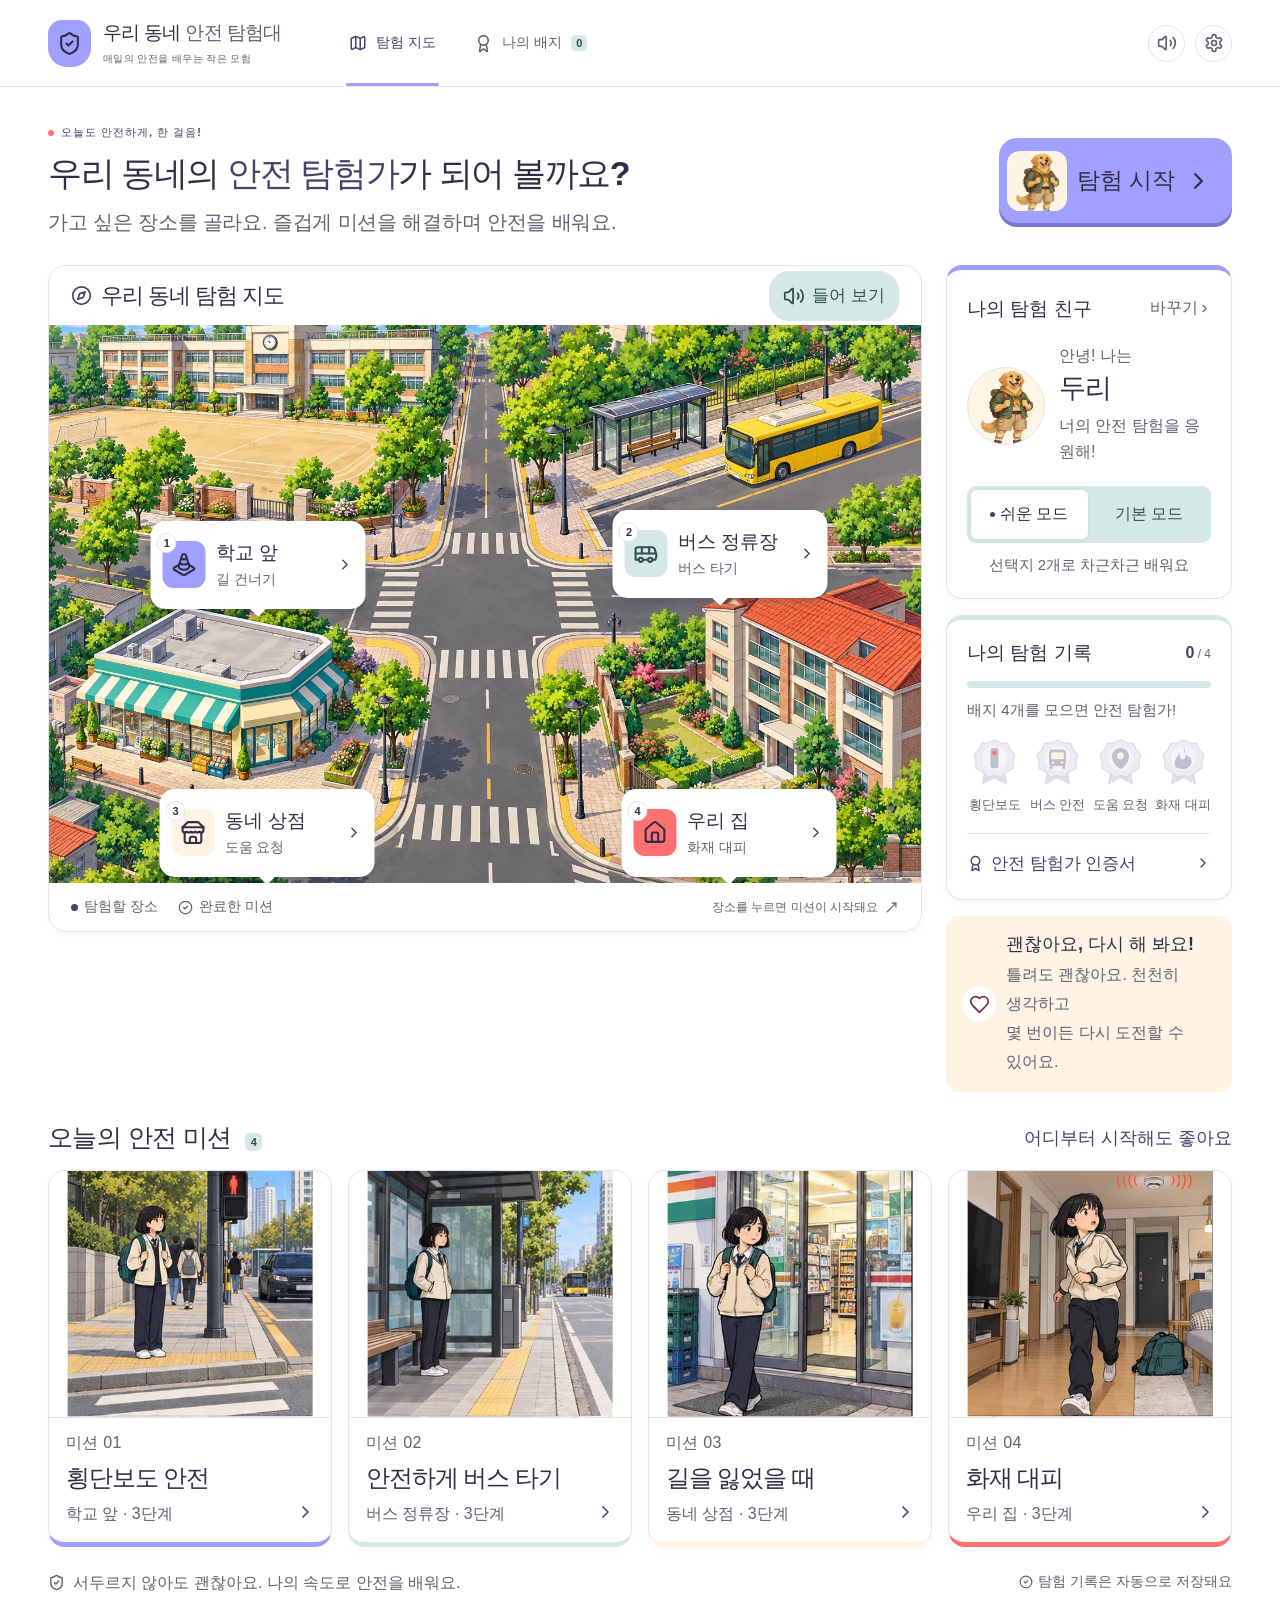
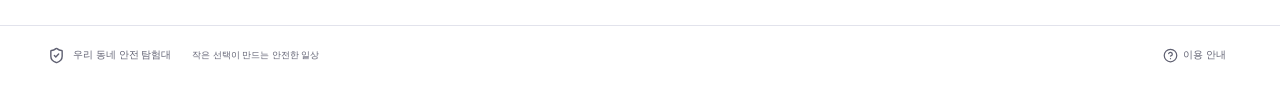
==== index.html @ 27403147 "Deploy safety education web app to GitHub Pages" ====
<!doctype html>
<html lang="ko">
  <head>
    <meta charset="UTF-8" />
    <meta name="viewport" content="width=device-width, initial-scale=1.0" />
    <meta name="theme-color" content="#9fa0ff" />
    <meta
      name="description"
      content="우리 동네에서 배우는 생활 안전! 네 가지 미션을 해결하고 안전 탐험가가 되어 보세요."
    />
    <title>우리 동네 안전 탐험대</title>
    <script type="module" crossorigin src="./assets/index-MzrcH-hf.js"></script>
    <link rel="stylesheet" crossorigin href="./assets/index-Bt9A22ZX.css">
  </head>
  <body>
    <div id="root"></div>
  </body>
</html>
---- assets/index-Bt9A22ZX.css ----
:root{font-family:Pretendard,Noto Sans KR,Apple SD Gothic Neo,Malgun Gothic,sans-serif;color:#293e35;background:#f7f8f2;font-synthesis:none;font-weight:400;--green: #24785e;--muted: #778277;--border: #e1e7dc}*{box-sizing:border-box}body{margin:0}button,input{font:inherit}button{cursor:pointer;color:inherit}button{border:0;background:none}button:disabled{cursor:default;opacity:.6}button,a,input{touch-action:manipulation}button:focus-visible,input:focus-visible{outline:3px solid #d3923f;outline-offset:4px}svg{flex-shrink:0}button{transition:background .16s,transform .16s,box-shadow .16s}button:hover:not(:disabled){filter:brightness(.98)}h1,h2,h3,p{margin:0}h1,h2,h3{letter-spacing:-.045em}header{height:87px;background:#fffefa;border-bottom:1px solid var(--border)}.header-inner{max-width:1376px;margin:auto;padding:0 48px;height:100%;display:flex;align-items:center;gap:65px}.brand{display:flex;gap:12px;align-items:center;text-align:left;padding:0;white-space:nowrap;font-size:19px;letter-spacing:-.7px;font-weight:650}.brand b{color:var(--green)}.brand small{display:block;font-size:10px;letter-spacing:.4px;color:#899084;margin-top:6px;font-weight:400}.brand-icon{display:flex;align-items:center;justify-content:center;background:#28765a;color:#fff7de;width:43px;height:47px;border-radius:14px 14px 19px 19px}.header nav{display:flex;height:100%;gap:32px}.nav{height:100%;display:flex;gap:9px;align-items:center;color:#7e877d;font-size:14px;position:relative;padding:0 3px;font-weight:600}.nav.active{color:var(--green)}.nav.active:after{content:"";position:absolute;bottom:0;height:3px;background:var(--green);left:0;right:0;border-radius:3px}.nav-count{background:#edf2e9;border-radius:5px;padding:2px 5px;font-size:11px}.header-actions{margin-left:auto;display:flex;gap:10px}.icon-btn{width:37px;height:37px;display:grid;place-items:center;color:#69766a;border:1px solid #e5e9e0;border-radius:50%;background:#fffefa}main{max-width:1376px;margin:auto;padding:38px 48px 0}.welcome{display:flex;justify-content:space-between;align-items:center;margin-bottom:29px}.eyebrow{display:flex;align-items:center;gap:7px;color:#58816a;font-size:11px;font-weight:700;letter-spacing:1px}.eyebrow>span{height:6px;width:6px;border-radius:50%;background:#6b9c74}.welcome h1{font-size:29px;margin:11px 0 12px;font-weight:750;letter-spacing:-1.4px}.welcome h1>span{color:#28795d}.welcome p{font-size:13px;color:#858b7f;letter-spacing:-.2px}.welcome-stamp{display:flex;gap:10px;align-items:center;transform:rotate(7deg);margin-right:22px;color:#76947a;border:1px solid #cddbc7;border-radius:18px;padding:12px 17px;background:#eef3e6}.welcome-stamp svg{width:33px;height:33px}.welcome-stamp span{font-size:11px;line-height:1.5}.dashboard{display:grid;grid-template-columns:minmax(0,1fr) 286px;gap:24px}.map-card{border:1px solid #dce5d5;border-radius:18px;overflow:hidden;background:#fffef9;box-shadow:0 4px 8px #3b563205}.map-top{height:59px;padding:0 22px;display:flex;align-items:center;justify-content:space-between}.map-top h2{display:flex;align-items:center;gap:9px;font-size:16px;font-weight:700}.map-top h2 svg{color:#678b72}.live-pill{display:flex;align-items:center;gap:6px;font-size:10px;border:1px solid #e1e8d8;border-radius:20px;padding:6px 9px;color:#7a8970}.live-pill>span{width:5px;height:5px;border-radius:50%;background:#7ba474}.town{position:relative;overflow:hidden;aspect-ratio:1000 / 640;background:#dcebc3}.town-art{width:100%;height:100%;display:block}.map-pin{display:flex;position:absolute;align-items:center;gap:9px;background:#fffef6;border:1px solid #fff;border-radius:11px;box-shadow:0 5px #78926320,0 4px 12px #4b684222;padding:10px 11px;min-width:165px;text-align:left;transform:translate(-50%,-50%);z-index:1}.map-pin:after{content:"";position:absolute;bottom:-7px;left:calc(50% - 7px);height:13px;width:13px;background:#fffef6;transform:rotate(45deg);border-radius:2px}.map-pin:hover{box-shadow:0 7px 15px #3f5a4c33;z-index:3}.map-pin b{font-size:13px;font-weight:750;display:block}.map-pin small{display:block;margin-top:4px;font-size:10px;color:#83907d}.map-pin>svg:last-child{margin-left:auto;color:#a2ad99}.pin-num{display:grid;place-items:center;width:26px;height:26px;border-radius:9px;align-self:flex-start;font-size:12px;font-weight:750}.green .mission-icon,.pin-num.green,.number.green{background:#e0ede0;color:#558567}.blue .mission-icon,.pin-num.blue,.number.blue{background:#e5edf1;color:#628b9e}.orange .mission-icon,.pin-num.orange,.number.orange{background:#f8ecd6;color:#b89655}.coral .mission-icon,.pin-num.coral,.number.coral{background:#f8e7dc;color:#bc826a}.pin-0{left:24%;top:41%}.pin-1{left:77%;top:35%}.pin-2{left:25%;top:89%}.pin-3{left:78%;top:89%}.map-pin.done{border-color:#7aa88a}.pin-badge{width:28px;height:30px}.map-character{position:absolute;left:55%;top:58%;width:65px;transform:translate(-50%,-50%)}.map-character>svg{width:65px;filter:drop-shadow(0 3px 2px #273e3520);animation:friend-bob 3s ease-in-out infinite}.map-character>span{position:absolute;top:-18px;left:50%;transform:translate(-50%);white-space:nowrap;background:#fffdf2;border-radius:9px;padding:6px 9px;font-size:10px;color:#63836a;box-shadow:0 2px 8px #00000008}.map-label{position:absolute;left:17px;bottom:14px;display:flex;gap:5px;font-size:9px;color:#67895d;align-items:center}.map-bottom{display:flex;gap:20px;align-items:center;height:45px;padding:0 22px;color:#8a9383;font-size:10px}.map-bottom>span{display:flex;gap:6px;align-items:center}.legend-dot{width:7px;height:7px;border-radius:50%;background:#8eaa7a}.map-hint{margin-left:auto}aside{display:flex;flex-direction:column;gap:16px}.profile-card,.progress-card{background:#fffef9;border:1px solid var(--border);border-radius:16px;padding:20px}.section-label{font-size:13px;font-weight:700;display:flex;justify-content:space-between;align-items:center}.section-label>button{display:flex;align-items:center;color:#8b9483;font-size:10px;padding:0}.profile-main{display:flex;gap:14px;align-items:center;margin:19px 0 20px}.avatar-circle{width:70px;height:70px;background:#edf1df;border-radius:50%;overflow:hidden;border:1px solid #e4e9d6;flex-shrink:0}.avatar-circle svg{width:64px;height:80px;margin:1px 3px}.profile-main small{font-size:10px;color:#8b9684}.profile-main h3{font-size:21px;margin:3px 0 7px}.profile-main span{font-size:10px;color:#939a8a}.mode-switch{display:flex;background:#f1f3eb;border-radius:9px;padding:4px;gap:3px}.mode-switch button{flex:1;display:flex;gap:5px;justify-content:center;align-items:center;border-radius:6px;padding:9px 1px;color:#8b9282;font-size:11px}.mode-switch .selected{background:#fffef9;box-shadow:0 1px 4px #22382212;color:#507e61;font-weight:700}.mode-dot{width:5px;height:5px;background:#6c976f;border-radius:50%}.mode-description{text-align:center;font-size:9px;color:#949b8c;margin-top:10px}.progress-card .section-label>span{font-size:12px;color:#9aa08d;font-weight:400}.progress-card .section-label b{color:var(--green);font-size:16px}.progress-track{height:7px;background:#edf0e7;border-radius:5px;overflow:hidden;margin-top:15px}.progress-track>div{height:100%;background:#679676;transition:width .3s}.progress-card>p{font-size:10px;color:#8e9786;margin-top:10px}.badge-row{display:flex;gap:7px;justify-content:space-between;margin-top:16px}.badge-row>div{text-align:center;flex:1}.badge-row svg{width:45px;height:49px}.badge-row span{display:block;font-size:9px;color:#949c8a;margin-top:5px;white-space:nowrap}.certificate-link{display:flex;align-items:center;gap:7px;border-top:1px solid #edf0e6;width:100%;margin-top:19px;padding:13px 0 0;font-size:11px;color:#8c9781}.certificate-link svg:last-child{margin-left:auto}.tip-card{display:flex;gap:10px;background:#edf1e4;border:1px solid #e3e9d8;border-radius:12px;padding:15px}.tip-icon{display:grid;place-items:center;width:34px;height:34px;background:#fff9df;border-radius:50%;color:#b39b59;flex-shrink:0}.tip-card b{font-size:11px;color:#6b785c}.tip-card p{font-size:10px;color:#939b84;line-height:1.8;margin-top:5px}.mission-section{margin-top:29px}.section-heading{display:flex;justify-content:space-between;align-items:center;margin-bottom:16px}.section-heading h2{font-size:17px;letter-spacing:-.6px}.section-heading h2>span{font-size:11px;background:#e9eddf;color:#739063;border-radius:5px;padding:3px 6px;margin-left:7px}.section-heading p{font-size:11px;color:#969c8d}.mission-grid{display:grid;grid-template-columns:repeat(4,1fr);gap:14px}.mission-card{border:1px solid #e0e5d9;background:#fffef9;border-radius:13px;display:flex;align-items:center;text-align:left;gap:12px;padding:20px 16px;min-width:0}.mission-card:hover{transform:translateY(-3px);box-shadow:0 5px 12px #455f3c0d}.mission-icon{width:46px;height:48px;display:grid;place-items:center;border-radius:12px;flex-shrink:0}.mission-card small{font-size:9px;color:#98a08e;letter-spacing:.3px}.mission-card h3{font-size:14px;margin:6px 0 8px;white-space:nowrap}.mission-card p{font-size:10px;color:#8f9786}.mission-card p span{color:#a4aa9a}.mission-card>svg{margin-left:auto;color:#a4ae99;width:16px}.learning-note{display:flex;align-items:center;gap:8px;color:#8a9681;font-size:10px;margin:22px 0 29px}.autosave{margin-left:auto;display:flex;gap:5px;align-items:center;color:#9aa18e}footer{border-top:1px solid #e4e8db;padding:21px 48px;max-width:1376px;margin:0 auto;display:flex;align-items:center;justify-content:space-between;color:#9da591;font-size:10px}footer>div{display:flex;gap:8px;align-items:center}footer b{font-size:10px;font-weight:600;color:#7c8b71}footer span{margin-left:13px;font-size:9px}footer button{display:flex;align-items:center;gap:5px;font-size:10px;color:#929c85}.primary,.secondary{min-height:49px;padding:12px 20px;border-radius:10px;display:inline-flex;align-items:center;justify-content:center;gap:9px;font-size:14px;font-weight:650}.primary{background:#28785d;color:#fffef2}.secondary{border:1px solid #dce4d5;background:#fffef8;color:#53745b}.full{width:100%;margin-top:16px}.text-button{display:flex;gap:7px;align-items:center;font-size:13px;color:#70816f;padding:8px 0}.mission-page{max-width:960px;margin:0 auto 36px}.mission-toolbar{display:flex;align-items:center;justify-content:space-between;margin:0 0 25px;color:#8c9785;font-size:12px}.mission-title{display:flex;gap:12px;align-items:center}.mission-title h1{font-size:27px}.number{width:38px;height:38px;display:grid;place-items:center;border-radius:11px;font-weight:700}.step-count{margin-left:auto;color:#7b8e76;font-size:13px}.step-dots{display:flex;gap:8px;margin:17px 0 20px}.step-dots span{height:5px;flex:1;background:#e1e8db;border-radius:3px}.step-dots .on{background:#6a9c7d}.scene{position:relative;background:#deebdd;border-radius:17px;overflow:hidden;border:1px solid #d6e3cf}.scene>svg{display:block;width:100%;height:auto}.scene-avatar{position:absolute;bottom:7%;left:32%;width:10%;transition:transform 1.7s ease-in-out,left 1.7s ease-in-out}.scene-avatar svg{width:100%;display:block}.scene-caption{position:absolute;left:15px;top:14px;padding:7px 11px;font-size:10px;color:#63806a;background:#fffdf2;border-radius:20px;display:flex;gap:7px;align-items:center}.scene-caption>span{width:5px;height:5px;background:#7c9e73;border-radius:50%}.avatar-m0{left:33%;bottom:24%}.avatar-m0.step-2.action{transform:translate(230%,55%)}.avatar-m0.step-1.action{animation:look 1.5s ease}.avatar-m1{left:39%;bottom:12%}.avatar-m1.step-1.action{left:69%;transform:scale(.75);opacity:.6}.avatar-m1.step-2{left:69%;transform:scale(.75)}.avatar-m2{left:35%}.avatar-m2.action{left:46%}.avatar-m3{left:30%}.avatar-m3.step-1.action{left:79%;bottom:12%}.avatar-m3.step-2{left:63%}.scene.animating .scene-avatar:not(.avatar-m0.step-2){animation:friend-bob .4s ease-in-out 4}.question{text-align:center;margin:25px 0 20px}.question>span{font-size:11px;color:#84977a}.question h2{font-size:22px;margin-top:9px;line-height:1.5}.choices{display:flex;gap:13px}.choice{display:flex;align-items:center;gap:10px;background:#fffefa;border:2px solid #dde6d7;border-radius:12px;padding:16px;min-height:91px;flex:1;text-align:left;font-size:15px;font-weight:600;line-height:1.55}.choice>span{background:#eff3e8;width:43px;height:43px;display:grid;place-items:center;border-radius:11px;flex-shrink:0;color:#699078}.choice>svg{margin-left:auto;flex-shrink:0;color:#8ba17e}.choice.correct{border-color:#609a74;background:#edf5e9;opacity:1}.feedback{margin-top:20px;border-radius:12px;padding:18px;display:flex;justify-content:space-between;align-items:center;gap:15px}.feedback>div{display:flex;align-items:center;gap:12px}.feedback svg{flex-shrink:0}.feedback b{font-size:15px}.feedback p{font-size:13px;line-height:1.7;margin-top:4px}.feedback.good{background:#e7f0e1;color:#48704c}.feedback.retry{background:#fff1d9;color:#8a6c3c}.feedback .primary{flex-shrink:0;font-size:12px}.blocked-link{display:flex;gap:5px;align-items:center;margin:20px auto 0;font-size:12px;color:#9b7562;text-decoration:underline;text-underline-offset:4px}.completion{text-align:center;margin:25px auto 55px;max-width:750px;background:#fffdf6;padding:35px;border:1px solid #e3e7d6;border-radius:22px}.completion .eyebrow{justify-content:center;margin:15px 0}.completion h1{font-size:29px}.completion p{font-size:15px;color:#84927b;line-height:1.7;margin:16px 0}.confetti{font-size:30px;color:#cda65c;letter-spacing:30px}.confetti span{color:#7b9e7f}.earned-badge{width:130px;height:140px;animation:appear .5s ease-out}.completion-avatar{width:100px;margin:16px auto}.button-row{display:flex;gap:12px;justify-content:center;margin-top:20px}.modal-backdrop{position:fixed;top:0;right:0;bottom:0;left:0;background:#243b3280;-webkit-backdrop-filter:blur(5px);backdrop-filter:blur(5px);display:flex;justify-content:center;align-items:center;padding:24px;z-index:20}.modal{position:relative;width:620px;max-height:90dvh;overflow:auto;border-radius:22px;background:#fffef7;border:1px solid #f0f1df;padding:38px;box-shadow:0 18px 80px #17352a33}.modal-close{position:absolute;right:15px;top:15px}.modal h2{font-size:25px;margin:14px 0}.modal p{color:#7d8b74;font-size:14px;line-height:1.8;margin:10px 0}.character-grid{display:grid;grid-template-columns:repeat(4,1fr);gap:10px;margin:25px 0 10px}.character-grid button{position:relative;border:2px solid #e6e9dc;background:#f4f5eb;border-radius:13px;padding:12px 6px;display:flex;align-items:center;flex-direction:column}.character-grid button.selected,.settings-mode .selected{border-color:#6c9876;background:#edf3e6}.character-grid svg{width:78px;height:95px}.character-grid b{font-size:14px;margin-top:8px}.character-grid small{font-size:10px;color:#819075;margin-top:5px}.character-grid button>svg:last-child:not(:first-child){width:18px;height:18px;position:absolute;top:7px;right:7px;color:#55815e}.muted{color:#8ca17c;font-size:19px}.badges-grid{display:grid;grid-template-columns:1fr 1fr;gap:13px;margin:25px 0}.badges-grid>div{display:flex;flex-direction:column;align-items:center;background:#f3f5eb;border-radius:12px;padding:15px}.badges-grid svg{width:80px;height:86px}.badges-grid b{font-size:14px;margin:8px 0}.badges-grid small{font-size:11px;color:#87937c}.settings-mode{display:flex;gap:12px;margin:17px 0}.settings-mode button{border:2px solid #e5e9dc;border-radius:12px;padding:20px;flex:1}.settings-mode small{display:block;color:#87957d;font-size:12px;margin-top:8px}.modal h3{font-size:16px;margin-top:25px}.setting-row{display:flex;justify-content:space-between;align-items:center;padding:20px 0;width:100%;font-size:14px;border-bottom:1px solid #e5eadf}.setting-row b{color:var(--green)}.danger-button{display:flex;gap:8px;color:#ad7564;font-size:13px;align-items:center;margin-top:25px;padding:0}.help-list{padding-left:20px;color:#61775b;font-size:15px;line-height:2.6;margin:20px 0}.emergency>svg{color:#b67e61}.emergency p{font-size:17px}.certificate-page{max-width:760px;margin:0 auto 40px}.certificate{position:relative;background:#fffdf1;border:3px solid #568065;outline:1px solid #d1b674;outline-offset:-13px;padding:45px 40px 35px;text-align:center;margin-top:20px}.certificate .eyebrow{justify-content:center}.certificate h1{font-size:36px;margin-top:16px}.certificate-avatar{width:120px;margin:20px auto}.certificate h2{font-size:27px}.certificate p{font-size:15px;line-height:1.9;color:#7c8c72;margin:15px 0 22px}.certificate-badges{display:flex;justify-content:center;gap:25px;margin-bottom:30px}.certificate-badges svg{width:65px;height:70px}.certificate-badges small{display:block;color:#7a8b6e;font-size:10px;margin-top:6px}.certificate-motto{font-size:12px;letter-spacing:2px;color:#749067}.certificate-tools{padding:25px;background:#eef2e6;margin-top:20px;border-radius:13px}.certificate-tools label{display:flex;align-items:center;gap:20px;font-size:13px;justify-content:center}.certificate-tools input{border:1px solid #cdd9c4;border-radius:8px;background:#fffef9;padding:11px 14px;min-width:0;max-width:100%;color:#34573f}.toast{position:fixed;bottom:24px;left:50%;transform:translate(-50%);z-index:40;display:flex;align-items:center;gap:14px;background:#314e3d;color:#fff;padding:15px 20px;border-radius:11px;max-width:95%;font-size:13px}.toast button{color:#fff;display:flex}.arriving-bus{animation:bus-arrive 2s ease-out both}.moving-car{animation:car-pass 5s linear infinite}.alarm{animation:alarm 1.5s ease-in-out infinite}.stopped-car{transform:translate(0)}@keyframes friend-bob{50%{transform:translateY(-4px)}}@keyframes bus-arrive{0%{transform:translate(270px)}to{transform:translate(0)}}@keyframes car-pass{0%{transform:translate(250px)}to{transform:translate(-150px)}}@keyframes alarm{50%{opacity:.55}}@keyframes look{33%{transform:rotate(-8deg)}66%{transform:rotate(8deg)}}@keyframes appear{0%{opacity:0;transform:scale(.7)}to{opacity:1;transform:scale(1)}}@media(min-width:1450px){main{padding-top:45px}.welcome{margin-bottom:33px}.welcome h1{font-size:32px}}@media(max-width:1150px){.header-inner{gap:35px;padding:0 28px}main{padding:30px 28px 0}.dashboard{grid-template-columns:minmax(0,1fr) 250px;gap:18px}.mission-card{padding:16px 12px;gap:8px}.mission-icon{width:37px;height:41px}.mission-card h3{font-size:12px}.mission-card>svg{display:none}.map-pin{min-width:140px;padding:8px;gap:6px}.map-pin b{font-size:11px}.map-pin small{font-size:9px}.pin-num{width:22px;height:22px}.map-hint{display:none}.profile-card,.progress-card{padding:17px}.tip-card{padding:12px}.town{aspect-ratio:auto;height:410px}.town-art{object-fit:cover}.welcome h1{font-size:26px}.map-character{width:50px}.map-character>svg{width:50px}.welcome-stamp{margin-right:0}.badge-row{gap:0}}@media(max-width:900px){.dashboard{display:flex;flex-direction:column}.town{height:auto;aspect-ratio:1000/640}.map-pin{min-width:165px;padding:10px}.map-pin b{font-size:13px}.map-pin small{font-size:10px}aside{display:grid;grid-template-columns:1fr 1fr}.tip-card{grid-column:1/-1;align-items:center}.tip-card br{display:none}.tip-card p{margin-top:2px}.profile-main{margin:13px 0}.progress-card{display:flex;flex-direction:column}.badge-row{margin-top:12px}.certificate-link{margin-top:auto}.map-character>svg{width:65px}.mission-grid{grid-template-columns:1fr 1fr}.mission-card h3{font-size:15px}.mission-card>svg{display:block}.welcome-stamp{display:none}.header-inner{gap:30px}.header nav{gap:20px}.welcome h1{font-size:27px}.choices{flex-direction:column}.choice{min-height:70px;padding:12px 16px}.question h2{font-size:20px}.scene-avatar{width:11%}.feedback{align-items:stretch;flex-direction:column}.feedback .primary{align-self:flex-end}.header-actions{gap:5px}.mission-card{padding:20px}.mission-card small{font-size:10px}.scene-caption{font-size:9px;padding:5px 9px}}@media(max-width:600px){header{height:73px}.header-inner{padding:0 18px;gap:15px}.brand{font-size:15px;gap:9px}.brand-icon{width:33px;height:38px;border-radius:10px 10px 15px 15px}.brand-icon svg{width:21px}.brand small{font-size:8px;margin-top:4px;letter-spacing:0}.header nav{margin-left:auto;gap:15px}.nav{font-size:0;gap:0}.nav svg{width:21px}.nav-count{position:absolute;font-size:8px;right:-6px;top:17px}.header-actions{margin-left:0}.header-actions .icon-btn:first-child{display:none}.header-actions .icon-btn{width:32px;height:32px}.header-inner{gap:20px}main{padding:26px 16px 0}.eyebrow{font-size:10px;letter-spacing:.5px}.welcome{margin-bottom:23px}.welcome h1{font-size:24px;line-height:1.5;max-width:330px;margin:9px 0}.welcome p{font-size:11px;line-height:1.8;max-width:300px}.map-top{height:52px;padding:0 15px}.map-top h2{font-size:14px}.live-pill{font-size:8px;padding:5px 7px}.town{aspect-ratio:1.23}.town-art{width:128%;max-width:none;position:absolute;left:-14%}.map-pin{min-width:125px;gap:6px;padding:9px 8px;border-radius:9px}.map-pin b{font-size:11px}.map-pin small{font-size:8px;margin-top:3px}.pin-num{width:20px;height:21px;border-radius:6px;font-size:10px}.map-pin>svg:last-child{width:12px}.map-pin .pin-badge{width:22px!important;height:25px}.pin-0{left:23%;top:35%}.pin-1{left:77%;top:29%}.pin-2{left:22%;top:86%}.pin-3{left:78%;top:86%}.map-character{left:55%;top:57%}.map-character>svg{width:48px}.map-character>span{font-size:8px;padding:5px 7px;top:-9px}.map-label{font-size:7px;left:9px;bottom:7px;gap:3px}.map-label svg{width:10px}.map-bottom{height:38px;padding:0 15px;font-size:9px;gap:18px}.map-card{border-radius:14px}aside{gap:12px}.profile-card,.progress-card{padding:14px 12px;border-radius:13px}.section-label{font-size:11px}.section-label>button{font-size:9px}.avatar-circle{width:49px;height:49px}.avatar-circle svg{width:44px;height:57px;margin:0 2px}.profile-main{gap:8px;margin:13px 0}.profile-main h3{font-size:18px;margin:2px 0 5px}.profile-main small{font-size:9px}.profile-main span{font-size:8px}.mode-switch button{font-size:9px;padding:9px 0}.mode-switch{padding:3px}.mode-description{font-size:8px}.badge-row svg{width:31px;height:37px}.badge-row span{font-size:8px;letter-spacing:-.4px}.progress-card .section-label b{font-size:13px}.progress-card .section-label>span{font-size:10px}.progress-card>p{font-size:8px;line-height:1.6;margin-top:8px}.progress-track{margin-top:13px;height:5px}.certificate-link{font-size:9px;padding-top:10px}.certificate-link svg{width:13px}.tip-card{padding:12px 15px;gap:10px}.tip-card b{font-size:11px}.tip-card p{font-size:9px;line-height:1.7}.tip-icon{width:30px;height:30px}.section-heading h2{font-size:16px}.section-heading p{font-size:9px}.mission-section{margin-top:24px}.mission-grid{gap:10px}.mission-card{padding:15px 11px;gap:8px;border-radius:11px}.mission-icon{width:33px;height:37px;border-radius:9px}.mission-icon svg{width:21px}.mission-card small{font-size:8px}.mission-card h3{font-size:11px;margin:5px 0 7px;letter-spacing:-.5px}.mission-card p{font-size:8px}.mission-card>svg{display:none}.learning-note{font-size:9px;line-height:1.6;margin:18px 0 22px;flex-wrap:wrap;gap:5px}.autosave{width:100%;justify-content:flex-end;font-size:8px;margin-top:6px}footer{padding:18px 16px;font-size:9px}footer span{display:none}footer b{font-size:9px}footer button{font-size:9px}.mission-toolbar{margin-bottom:18px;gap:8px}.mission-toolbar>span{display:none}.text-button{font-size:11px}.mission-title h1{font-size:24px}.number{width:32px;height:32px}.step-count{font-size:11px}.scene{border-radius:12px;aspect-ratio:1.7}.scene>svg{width:145%;height:100%;position:absolute;left:-22.5%}.scene-avatar{width:16%;bottom:7%}.avatar-m0{left:27%;bottom:24%}.avatar-m0.step-2.action{transform:translate(160%,55%)}.avatar-m3{left:26%}.avatar-m3.step-2{left:66%}.scene-caption{top:9px;left:9px;font-size:8px;padding:4px 7px}.question{margin:23px 0 17px}.question h2{font-size:18px}.question>span{font-size:10px}.choice{font-size:14px;min-height:78px;border-width:1.5px}.choice>span{width:38px;height:38px}.choices{gap:10px}.feedback{padding:15px}.feedback>div{gap:9px;align-items:flex-start}.feedback b{font-size:13px}.feedback p{font-size:12px}.feedback>div>svg{width:20px}.feedback .primary{width:100%;font-size:12px;min-height:44px}.blocked-link{font-size:10px}.modal-backdrop{padding:15px}.modal{padding:32px 22px 24px;border-radius:17px}.modal h2{font-size:22px}.modal p{font-size:13px}.character-grid{grid-template-columns:1fr 1fr;gap:10px;margin:22px 0 10px}.character-grid svg{height:100px;width:85px}.character-grid b{font-size:14px}.character-grid small{font-size:11px}.badges-grid{gap:10px}.badges-grid>div{padding:12px 6px}.badges-grid b{font-size:12px}.badges-grid small{font-size:9px}.setting-row{font-size:12px}.settings-mode button{padding:17px 10px}.primary,.secondary{font-size:12px;padding:12px 15px;min-height:46px}.completion{margin:0 auto 25px;padding:30px 16px}.completion h1{font-size:23px;line-height:1.5}.completion p{font-size:13px}.earned-badge{width:110px;height:119px}.completion .button-row{flex-direction:column}.completion-avatar{width:85px}.certificate{padding:35px 20px 30px}.certificate h1{font-size:27px}.certificate h2{font-size:23px}.certificate-avatar{width:100px;margin:17px auto}.certificate p{font-size:13px}.certificate-badges{gap:12px}.certificate-badges svg{width:49px;height:54px}.certificate-badges small{font-size:8px;white-space:nowrap}.certificate-motto{font-size:9px;letter-spacing:1px}.certificate-tools{padding:18px}.certificate-tools label{display:block;font-size:12px}.certificate-tools input{display:block;width:100%;margin-top:10px}.certificate-tools .button-row{gap:8px}.certificate-tools .primary,.certificate-tools .secondary{font-size:11px;padding:10px}.certificate-tools svg{width:16px}}@media(prefers-reduced-motion:reduce){*,*:before,*:after{animation:none!important;transition:none!important}}@media print{@page{size:A4 portrait;margin:16mm}body{background:#fff}header,footer,.no-print,.toast,.modal-backdrop{display:none!important}main{padding:0;max-width:none}.certificate-page{margin:0;max-width:none}.certificate{break-inside:avoid;margin:0;padding:45px 30px;print-color-adjust:exact;-webkit-print-color-adjust:exact}.certificate-avatar{width:140px}.certificate-badges svg{width:90px;height:100px}}.welcome h1,.question h2,.choice{word-break:keep-all;overflow-wrap:break-word}.welcome p{color:#707d6a}.map-pin small{color:#68795f}.mission-card small,.mission-card p{color:#6f7e65}.mission-card p span{color:#76816d}.mode-description,.profile-main span,.progress-card>p,.badge-row span{color:#748068}.learning-note,.autosave{color:#738166}.bus-door{transition:transform .9s ease-in-out}.mode-switch button{min-height:36px}.section-label>button{min-height:28px}.header nav .nav{min-width:30px}.scene-avatar{pointer-events:none}@media(max-width:600px){.mode-switch button{min-height:38px}.map-pin{min-height:57px}.welcome h1{font-size:23px}.profile-main span{line-height:1.6}.section-label>button{min-height:30px}.certificate-badges{gap:10px}}@media(max-width:360px){.header-inner{padding:0 14px;gap:12px}.brand{font-size:13px;gap:7px}.brand small{font-size:7px}.brand-icon{width:29px;height:34px}.header nav{gap:12px}.nav{min-width:26px!important}.header-actions .icon-btn{width:29px;height:29px}.mission-card{padding:14px 8px;gap:6px}.mission-icon{width:29px}.mission-card h3{font-size:10px}.map-pin{min-width:117px}.pin-0,.pin-2{left:22%}.pin-1,.pin-3{left:78%}}:root{color:#294e43;background:#f5f7ed;--green: #247c65;--border: #d7e0d0}.welcome h1{font-size:30px}.welcome p{font-size:15px;color:#596f5b}.welcome{gap:22px}.welcome-stamp{display:none}.welcome-start{flex-shrink:0;display:flex;align-items:center;gap:10px;padding:8px 20px 8px 8px;background:#287e67;color:#fff9e4;border-radius:18px;box-shadow:0 5px #1a5e4c;font-size:18px;min-height:75px}.welcome-start>span{height:60px;width:60px;border-radius:13px;background:#e3eac8;overflow:hidden}.welcome-start svg{height:72px;width:58px}.welcome-start>svg{width:27px;height:30px}.map-top h2{font-size:18px}.map-listen{display:flex;align-items:center;gap:7px;color:#2f725b;background:#e9f1df;border:1px solid #c8dbb9;border-radius:20px;font-size:13px;padding:9px 13px;min-height:43px}.map-pin{width:194px;border:2px solid #fffefa;min-height:77px;border-radius:15px;padding:10px;gap:10px;box-shadow:0 5px #547b4526,0 5px 13px #3b61452b}.map-pin b{font-size:16px}.map-pin small{font-size:11px;color:#51694e;line-height:1.4}.map-pin .pin-num{width:43px;height:47px;border-radius:11px;align-self:center;position:relative}.map-number{position:absolute;left:-6px;top:-8px;background:#fffdf2;border-radius:50%;width:20px;height:20px;border:1px solid #c5d3bc;font-size:11px;display:grid;place-items:center}.pin-0{top:43%}.pin-1{top:41%}.pin-2,.pin-3{top:91%}.map-character{top:59%;width:77px}.map-character>svg{width:77px}.map-character>span{font-size:12px;top:-17px}.profile-main h3{font-size:24px}.profile-main span,.profile-main small{font-size:12px}.profile-card .avatar-circle{width:78px;height:78px;background:#e1edd0}.avatar-circle svg{width:70px;height:85px}.section-label{font-size:15px}.section-label>button{font-size:12px;min-height:37px}.mode-switch button{font-size:12px;min-height:42px}.mode-description,.progress-card>p{font-size:11px}.badge-row span{font-size:10px}.tip-card b{font-size:13px}.tip-card p{font-size:12px;color:#687859}.tip-card{align-items:center}.mission-grid{gap:16px}.mission-card{display:flex;flex-direction:column;padding:0;align-items:stretch;gap:0;overflow:hidden;text-align:left;border:1.5px solid #d6dfcb;border-radius:17px;background:#fffdf5;position:relative}.mission-card .mission-icon{border-radius:0;width:100%;height:auto;display:block;background:#ddebce;border-bottom:1px solid #d7dfcb}.mission-card .mission-icon>svg{display:block;width:100%;height:auto}.mission-card>div{padding:15px 17px 17px}.mission-card h3{font-size:18px;white-space:normal;line-height:1.5}.mission-card small{font-size:11px;color:#5b7756}.mission-card p{font-size:12px}.mission-card>svg{position:absolute;right:15px;bottom:20px;width:21px;display:block;color:#5c8166}.section-heading h2{font-size:20px}.section-heading p{font-size:13px;color:#64765a}.learning-note,.map-bottom{font-size:12px}.certificate-link{min-height:46px;font-size:13px}.picture-steps{display:flex;gap:12px;margin:22px 0;justify-content:center}.picture-steps>div{display:flex;align-items:center;gap:8px;border:1.5px solid #dbe3d1;background:#edf1e4;border-radius:13px;flex:1;padding:7px 11px;opacity:.65;min-width:0}.picture-steps>div.current{background:#fffdf4;border:2px solid #5d977c;box-shadow:0 3px #507b6320;opacity:1}.picture-steps>div.finished{opacity:1;background:#e6efdd}.picture-step-number{display:grid;place-items:center;width:23px;height:23px;flex-shrink:0;border-radius:50%;background:#d6e3cc;color:#446d4e;font-size:12px;font-weight:700}.current .picture-step-number{background:#37876c;color:#fff}.picture-steps svg{width:66px;height:44px;flex-shrink:0;border-radius:7px}.picture-steps b{font-size:13px;font-weight:650;line-height:1.5;word-break:keep-all}.illustrated-scene{aspect-ratio:960/390;border:2px solid #c9d9c2;border-radius:22px;box-shadow:0 5px #91ad7b12}.illustrated-scene>svg{display:block;width:100%;height:100%;position:static}.illustrated-scene .scene-avatar{width:13%;left:43%;bottom:29%;transition:left 1.7s ease-in-out,bottom 1.7s ease-in-out;filter:drop-shadow(0 5px 3px #36574e1a)}.illustrated-scene .avatar-m0.step-2.action{left:46%;bottom:0;transform:none}.illustrated-scene .avatar-m1{left:40%;bottom:30%}.illustrated-scene .avatar-m1.step-1{left:43%;bottom:12%}.illustrated-scene .avatar-m1.step-1.action{left:76%;transform:scale(.8);opacity:.7}.illustrated-scene .avatar-m1.step-2{left:42%;bottom:35%;transform:none;opacity:1}.illustrated-scene .avatar-m2{left:40%;bottom:4%}.illustrated-scene .avatar-m2.action{left:48%}.illustrated-scene .avatar-m2.step-1,.illustrated-scene .avatar-m2.step-2{left:49%}.illustrated-scene .avatar-m3{left:41%;bottom:7%}.illustrated-scene .avatar-m3.step-0.action{left:73%;bottom:8%}.illustrated-scene .avatar-m3.step-1{left:49%;bottom:18%}.illustrated-scene .avatar-m3.step-1.action{left:78%;bottom:8%}.illustrated-scene .avatar-m3.step-2{left:48%;bottom:6%}.visual-success{position:absolute;right:17px;top:17px;display:flex;gap:8px;align-items:center;pointer-events:none}.visual-success>span:first-child{display:grid;place-items:center;background:#fff9dd;border:3px solid #6ea580;border-radius:50%;width:54px;height:54px;font-size:34px;font-weight:700;color:#3f8866;animation:appear .3s ease-out}.visual-success>span:last-child{font-size:38px;color:#b28d35}.scene-car-moving{animation:scene-car 7s linear infinite}.scene-bus-arriving{animation:bus-arrive 2s ease-out both}.picture-prompt{display:flex;align-items:center;justify-content:center;gap:7px!important;font-size:14px!important;color:#5c7c5b!important}.question{margin:24px 0 22px}.question h2{font-size:23px}.choices{display:grid;grid-template-columns:repeat(2,minmax(0,1fr));gap:20px;align-items:start}.choices:has(>.choice-card:nth-child(3)){grid-template-columns:repeat(3,minmax(0,1fr))}.choice-card{position:relative;background:#fffef9;border:2px solid #ccd9c0;border-radius:18px;padding:0;overflow:hidden;box-shadow:0 4px #b5c4a42b;min-width:0}.choice-card:has(.correct){border-color:#368768;background:#e9f3e2}.choice-card:has(.choice:hover:not(:disabled)){border-color:#5d9373;box-shadow:0 5px 12px #4b735329}.choice{display:flex;flex-direction:column;gap:0;width:100%;min-height:0;border:0;border-radius:0;padding:0;background:#fffdf5;align-items:stretch;position:relative;line-height:1.5;text-align:center;opacity:1!important}.choice>svg{width:100%;height:auto;margin:0;display:block}.choice .choice-caption{display:flex;gap:9px;align-items:center;justify-content:space-between;min-height:66px;background:#fffdf5;color:#294d40;width:100%;height:auto;border-radius:0;padding:15px 17px;font-size:19px}.choice-caption b{font-weight:700;word-break:keep-all;text-align:left}.choice-caption .choose-mark{background:#e9efde;border-radius:50%;width:33px;height:33px;display:grid;place-items:center;flex-shrink:0;color:#56816a}.choice.correct .choice-caption{background:#e3f0da}.choice.correct .choose-mark{background:#35886c;color:#fff}.choose-mark>svg{width:21px;height:21px}.choice-listen{display:flex;align-items:center;justify-content:center;gap:9px;min-height:51px;width:100%;font-size:14px;font-weight:650;color:#3d745c;background:#f0f4e7;border-top:1px solid #d7e1cd}.choice-listen:hover{background:#e0edce}.choices:has(>.choice-card:nth-child(3)) .choice-caption{font-size:16px;padding:14px 13px;min-height:78px}.feedback{border:2px solid #d8e2c8;padding:16px 20px;min-height:100px}.feedback>div{gap:14px}.feedback-symbol{display:grid;place-items:center;flex-shrink:0;width:55px;height:55px;background:#fffdf2;border-radius:50%;color:#4c8664}.feedback-symbol.try-again{color:#9f772f}.feedback .feedback-picture{width:115px;height:77px;border:1px solid #d2d9ba;border-radius:9px;flex-shrink:0}.feedback b{font-size:17px}.feedback p{font-size:15px}.feedback .primary{min-width:170px;min-height:60px;font-size:15px}.blocked-link{border:1px solid #d8cbb2;border-radius:13px;background:#fff6e7;padding:13px 19px;text-decoration:none;font-size:14px;color:#855f3b;min-height:60px;gap:13px}.smoke-door-icon{display:flex;align-items:center;gap:2px}.rescue-picture{display:block;width:100%;height:auto;margin:15px 0;border-radius:15px}.character-grid svg{width:100px;height:120px}.character-grid button{padding:18px 6px;border-radius:15px}.character-grid b{font-size:17px}.character-grid small{font-size:12px}.character-grid button>svg:last-child:not(:first-child){width:24px;height:24px}.modal h2{font-size:27px}.primary{min-height:54px;font-size:16px}.modal .primary>svg{width:25px;height:25px}.button-row .secondary{font-size:15px}.section-label,.map-top h2,.question h2,.mission-card h3{color:#2c4d3e}.certificate-avatar{width:132px}.certificate-avatar svg{width:100%}@keyframes scene-car{0%{transform:translate(220px)}to{transform:translate(-40px)}}@media(max-width:1150px){.welcome h1{font-size:26px}.welcome p{font-size:13px}.map-pin{width:172px;min-width:0}.map-pin b{font-size:14px}.map-pin .pin-num{width:35px;height:40px}.map-pin small{font-size:10px}.dashboard{grid-template-columns:minmax(0,1fr) 258px}.profile-main{gap:11px}.profile-card .avatar-circle{width:64px;height:64px}.avatar-circle svg{width:59px;height:73px}.profile-main span{font-size:11px}.mission-card h3{font-size:16px}.mission-card p{font-size:11px}.mission-card>div{padding:13px}.map-bottom{font-size:10px}.picture-steps b{font-size:12px}.picture-steps svg{width:53px;height:36px}.picture-steps>div{padding:7px;gap:6px}.picture-steps{gap:9px}.tip-card p{font-size:11px}.welcome-start{font-size:16px;padding-right:12px}.welcome-start>span{width:49px;height:52px}.welcome-start svg{width:47px;height:58px}}@media(max-width:900px){.dashboard{display:flex}.choices{display:grid;flex-direction:initial}.welcome{flex-wrap:wrap}.welcome-start{margin-left:auto}.mission-grid{grid-template-columns:repeat(4,minmax(0,1fr))}.mission-card h3{font-size:14px}.mission-card small,.mission-card p{font-size:10px}.mission-card>svg{display:none}.illustrated-scene .scene-avatar{width:13%}.choice .choice-caption{font-size:17px}.choices:has(>.choice-card:nth-child(3)) .choice-caption{font-size:14px;min-height:84px}.choice-caption .choose-mark{width:27px;height:27px}.choose-mark>svg{width:18px;height:18px}.feedback{flex-direction:column}.feedback .primary{align-self:flex-end}.map-pin{width:184px}.map-pin b{font-size:15px}.map-pin small{font-size:11px}.welcome-start>svg{width:24px;height:24px}}@media(max-width:600px){main{padding-top:22px}.welcome{gap:12px;margin-bottom:21px}.welcome h1{font-size:24px;max-width:none}.welcome p{font-size:13px;max-width:none;line-height:1.7}.welcome-start{padding:5px 12px 5px 5px;border-radius:13px;min-height:55px;font-size:15px;margin-left:0;gap:10px;box-shadow:0 3px #1a5e4c}.welcome-start>span{height:43px;width:43px;border-radius:8px}.welcome-start svg{width:42px;height:51px}.welcome-start>svg{width:22px;height:22px}.header{height:73px}.map-top{height:60px;padding:0 11px}.map-top h2{font-size:15px;gap:6px}.map-top h2>svg{width:19px}.map-listen{font-size:11px;gap:4px;min-height:42px;padding:7px 9px}.map-listen svg{width:19px;height:19px}.town{aspect-ratio:1.05}.town-art{width:128%;height:100%}.map-pin{width:143px;min-width:0;min-height:69px;padding:9px 7px;gap:7px;border-radius:12px}.map-pin b{font-size:13px}.map-pin small{font-size:9px;line-height:1.4}.map-pin .pin-num{width:30px;height:34px;border-radius:8px}.map-pin .pin-num>svg{width:21px;height:21px}.map-number{width:17px;height:17px;font-size:9px;left:-5px;top:-7px}.map-number svg{width:13px;height:13px}.map-pin>svg:last-child{width:12px}.pin-0{left:23%;top:39%}.pin-1{left:77%;top:39%}.pin-2{left:23%;top:88%}.pin-3{left:77%;top:88%}.map-character{left:55%;top:61%;width:54px}.map-character>svg{width:54px}.map-character>span{font-size:9px;padding:5px 7px;top:-12px}.map-bottom{font-size:9px;padding:0 12px;gap:11px}.map-hint{display:none}.map-label{font-size:7px}.profile-card,.progress-card{padding:13px 10px}.section-label{font-size:12px}.section-label>button{font-size:11px}.profile-main{gap:9px;margin:12px 0}.profile-card .avatar-circle{width:48px;height:48px}.avatar-circle svg{width:44px;height:55px}.profile-main small{font-size:10px}.profile-main h3{font-size:20px}.profile-main span{font-size:9px;line-height:1.5}.mode-switch button{font-size:10px;min-height:40px}.mode-description{font-size:9px;line-height:1.5}.progress-card>p{font-size:10px}.badge-row span{font-size:8px}.badge-row svg{width:31px;height:37px}.certificate-link{font-size:10px;min-height:42px}.tip-card b{font-size:14px}.tip-card p{font-size:12px;line-height:1.7}.tip-card{padding:14px}.section-heading h2{font-size:18px}.section-heading p{font-size:11px}.mission-grid{grid-template-columns:repeat(2,minmax(0,1fr));gap:12px}.mission-card h3{font-size:15px;margin:5px 0;line-height:1.5}.mission-card small,.mission-card p{font-size:10px}.mission-card>div{padding:11px}.mission-card .mission-icon>svg{width:100%;height:auto}.mission-card .mission-icon{height:auto;width:100%;border-radius:0}.learning-note{font-size:11px}.autosave{font-size:10px}.mission-title h1{font-size:24px}.mission-toolbar .text-button{font-size:13px;min-height:44px}.mission-toolbar .text-button:last-child{border:1px solid #cdddc4;background:#eaf1e1;border-radius:12px;padding:8px 12px}.mission-toolbar{margin-bottom:16px}.picture-steps{gap:6px;margin:17px 0}.picture-steps>div{flex-direction:column;position:relative;gap:4px;padding:6px 4px;border-radius:10px}.picture-step-number{position:absolute;left:4px;top:4px;width:18px;height:18px;font-size:10px;z-index:1}.picture-steps svg{width:100%;height:53px;object-fit:contain;border-radius:6px}.picture-steps b{font-size:10px;text-align:center;line-height:1.5;min-height:15px}.illustrated-scene{aspect-ratio:960/500;border-radius:16px}.illustrated-scene>svg{position:static;width:100%;height:100%;overflow:visible}.illustrated-scene .scene-avatar{width:16%;bottom:30%;left:42%}.illustrated-scene .avatar-m0.step-2.action{left:46%;bottom:13%;transform:none}.illustrated-scene .avatar-m1{left:39%;bottom:30%}.illustrated-scene .avatar-m1.step-1{left:43%;bottom:18%}.illustrated-scene .avatar-m1.step-1.action{left:75%;transform:scale(.7)}.illustrated-scene .avatar-m1.step-2{left:42%;bottom:37%;transform:none}.illustrated-scene .avatar-m2{left:38%;bottom:12%}.illustrated-scene .avatar-m2.action{left:49%}.illustrated-scene .avatar-m2.step-1,.illustrated-scene .avatar-m2.step-2{left:49%;bottom:15%}.illustrated-scene .avatar-m3{left:40%;bottom:15%}.illustrated-scene .avatar-m3.step-0.action{left:72%;bottom:16%}.illustrated-scene .avatar-m3.step-1{left:48%;bottom:22%}.illustrated-scene .avatar-m3.step-1.action{left:78%;bottom:16%}.illustrated-scene .avatar-m3.step-2{left:48%;bottom:16%}.question{margin:20px 0 17px}.question h2{font-size:19px;line-height:1.6}.picture-prompt{font-size:12px!important}.choices{grid-template-columns:repeat(2,minmax(0,1fr));gap:10px}.choices:has(>.choice-card:nth-child(3)){grid-template-columns:repeat(2,minmax(0,1fr))}.choices:has(>.choice-card:nth-child(3))>.choice-card:last-child{grid-column:1/-1;width:calc((100% - 10px)/2);justify-self:center}.choice-card{border-radius:13px;box-shadow:0 3px #b5c4a42b}.choice .choice-caption,.choices:has(>.choice-card:nth-child(3)) .choice-caption{min-height:75px;font-size:15px;padding:11px 9px;align-items:center;gap:4px}.choice-caption b{font-size:15px;letter-spacing:-.5px;line-height:1.5}.choice-caption .choose-mark{width:23px;height:23px}.choose-mark>svg{width:16px;height:16px}.choice-listen{min-height:47px;font-size:12px;gap:6px}.choice-listen svg{width:21px;height:21px}.feedback{padding:13px;gap:12px}.feedback>div{gap:8px;align-items:center;flex-wrap:wrap}.feedback-symbol{width:41px;height:41px}.feedback-symbol svg{width:28px;height:28px}.feedback .feedback-picture{width:100px;height:66px}.feedback b{font-size:16px}.feedback p{font-size:14px;line-height:1.8}.feedback .primary{min-height:54px;width:100%;font-size:15px}.visual-success>span:first-child{width:35px;height:35px;font-size:24px;border-width:2px}.visual-success>span:last-child{font-size:28px}.visual-success{right:10px;top:10px}.blocked-link{font-size:12px;padding:11px 12px;gap:7px;width:100%;justify-content:center}.character-grid svg{width:98px;height:119px}.character-grid b{font-size:18px}.character-grid small{font-size:12px}.modal h2{font-size:24px}.modal .primary{font-size:15px;min-height:54px}.modal p{font-size:15px}.emergency p{font-size:17px}.completion h1{font-size:25px}.completion p{font-size:15px}.completion .button-row .primary,.completion .button-row .secondary{font-size:16px;min-height:56px}.certificate-tools .primary,.certificate-tools .secondary{font-size:13px!important}.header nav .nav{min-width:30px}}@media(max-width:360px){.map-pin{width:128px;gap:5px;padding:8px 6px;min-height:67px}.map-pin b{font-size:12px}.map-pin small{font-size:8px}.map-pin .pin-num{width:26px;height:30px}.map-pin .pin-num>svg{width:19px}.map-top h2{font-size:13px}.map-listen{font-size:10px;padding:7px}.welcome h1{font-size:22px}.choice-caption b{font-size:13px}.choice .choice-caption,.choices:has(>.choice-card:nth-child(3)) .choice-caption{padding:9px 7px}.profile-main{gap:6px}.profile-main span{font-size:8px}.header nav .nav{min-width:26px}.picture-steps b{font-size:9px}}@media(prefers-reduced-motion:reduce){.scene-car-moving,.scene-bus-arriving,.visual-success>span{animation:none!important}}.place-hotspot{position:absolute;width:29%;height:28%;z-index:0;border-radius:22px;left:9%;top:4%;border:3px solid transparent}.place-hotspot:hover,.place-hotspot:focus-visible{border-color:#fffbe9;background:#fffbe914;box-shadow:0 0 0 3px #5a9b72}.place-hotspot-1{left:63%;top:4%}.place-hotspot-2{left:10%;top:61%}.place-hotspot-3{left:63%;top:60%}.feedback-listen{min-width:48px;min-height:48px;display:grid;place-items:center;background:#fffaf0;border:1px solid #cbd8bd;border-radius:50%;color:#4b785d;flex-shrink:0}.feedback .primary{margin-left:auto}.map-pin small{white-space:nowrap}.mission-card .mission-icon{overflow:hidden}.feedback.retry .feedback-listen{border-color:#ddc89b;color:#916b31}@media(max-width:900px){.feedback{position:relative}.feedback>div{padding-right:35px}.feedback-listen{position:absolute;right:13px;top:13px;min-width:40px;min-height:40px}.feedback .primary{align-self:stretch}}@media(max-width:600px){.place-hotspot{left:1%;width:39%;height:25%;top:9%}.place-hotspot-1{left:61%;top:9%}.place-hotspot-2{left:1%;top:62%}.place-hotspot-3{left:61%;top:62%}.feedback>div{padding-right:29px}.feedback-listen{min-width:36px;min-height:36px}.feedback-listen svg{width:21px;height:21px}}.story-frame{display:block;width:100%;height:auto;overflow:hidden;background:#e1e7d8}.story-sprite{transform:translateY(0)}.story-animated .story-sprite{animation:story-keyframes 2.8s steps(1,end) infinite}.story-paused:not(.story-animated) .story-sprite{animation:none}@keyframes story-keyframes{0%,49.99%{transform:translateY(0)}50%,to{transform:translateY(-512px)}}.movie-scene{display:grid;grid-template-columns:minmax(0,1fr) 240px;background:#fffdf4;border:2px solid #c7d5bd;border-radius:20px;overflow:hidden;position:relative;max-width:960px;margin:0 auto;box-shadow:0 4px #496b4420}.movie-stage{position:relative;min-width:0;max-height:505px;overflow:hidden;background:#dce7d6}.movie-stage>.story-frame{width:100%;height:100%;max-height:505px;object-fit:contain}.movie-scene .movie-guide.scene-avatar{position:static;width:auto;bottom:auto;left:auto;transform:none;opacity:1;display:flex;flex-direction:column;align-items:center;justify-content:center;padding:23px 20px;background:#edf2e2;filter:none;gap:14px;animation:none}.movie-guide>svg{width:128px;height:155px;flex-shrink:0}.movie-guide>div{text-align:center;display:flex;flex-direction:column;align-items:center;gap:13px}.movie-guide small{font-size:17px;color:#567352}.movie-guide b{font-size:27px;line-height:1.5;word-break:keep-all}.movie-guide span{display:flex;gap:7px;align-items:center;font-size:17px;line-height:1.6;color:#4b7359}.movie-scene-tag{position:absolute;top:17px;left:17px;display:flex;align-items:center;gap:8px;border:1px solid #fff8df;padding:9px 13px;background:#fff9e7ed;border-radius:20px;font-size:16px;color:#315b48;font-weight:650}.movie-scene-tag>span{width:7px;height:7px;border-radius:50%;background:#397858}.movie-controls{display:flex;justify-content:space-between;align-items:center;gap:15px;margin:18px 0;color:#4b6b4e;font-size:18px}.movie-controls button{display:flex;gap:9px;align-items:center;border:2px solid #c8d8bc;background:#fffdf2;border-radius:13px;padding:12px 17px;min-height:57px;font-size:18px;color:#35664e}.choice>.story-frame{aspect-ratio:1;flex-shrink:0}.choice .choice-caption,.choices:has(>.choice-card:nth-child(3)) .choice-caption{font-size:25px;min-height:104px;padding:20px 17px;line-height:1.55}.choice-caption b{font-size:inherit;letter-spacing:-.7px}.choice-listen{font-size:21px;min-height:65px}.choice-listen svg{width:28px;height:28px}.question h2{font-size:30px;line-height:1.65}.picture-prompt{font-size:20px!important}.picture-prompt>svg{width:25px;height:25px}.mission-title h1{font-size:35px}.mission-toolbar .text-button{font-size:18px;min-height:50px}.mission-toolbar>span{font-size:16px}.step-count{font-size:18px}.picture-steps>div{opacity:.8}.picture-steps svg{width:65px;height:65px}.picture-steps b{font-size:18px}.picture-step-number{width:29px;height:29px;font-size:16px}.feedback b{font-size:23px}.feedback p{font-size:21px;line-height:1.7}.feedback .primary{font-size:21px;min-height:70px}.blocked-link{font-size:19px;min-height:68px}.feedback .feedback-picture{width:125px;height:125px}.welcome h1{font-size:34px}.welcome p{font-size:20px}.map-pin b{font-size:19px}.map-pin small{font-size:14px}.map-pin{width:215px;min-height:88px}.map-top h2{font-size:22px}.map-listen{font-size:17px;min-height:50px}.welcome-start{font-size:23px;min-height:85px}.section-heading h2{font-size:25px}.section-heading p{font-size:18px}.mission-card h3{font-size:24px}.mission-card p,.mission-card small{font-size:16px}.mission-card .mission-icon>svg{aspect-ratio:1.15;width:100%;height:auto}.section-label{font-size:19px}.section-label>button{font-size:16px}.mode-switch button{font-size:16px;min-height:49px}.mode-description,.progress-card>p{font-size:15px;line-height:1.65}.profile-main small{font-size:16px}.profile-main h3{font-size:27px}.profile-main span{font-size:16px;line-height:1.65}.profile-main{flex-wrap:wrap}.badge-row span{font-size:13px}.tip-card b{font-size:18px}.tip-card p{font-size:16px}.certificate-link{font-size:17px;line-height:1.5}.learning-note{font-size:16px;line-height:1.7}.autosave{font-size:14px}.modal h2{font-size:31px}.modal p{font-size:21px;line-height:1.8}.character-grid b{font-size:22px}.character-grid small{font-size:16px}.primary,.secondary,.modal .primary{font-size:21px;min-height:63px}.setting-row{font-size:20px;line-height:1.7}.settings-mode button{font-size:22px}.settings-mode small{font-size:18px}.help-list{font-size:22px}.completion h1{font-size:34px;line-height:1.7}.completion p{font-size:23px}.certificate-tools label{font-size:21px}.certificate-tools input{font-size:22px}.map-character{display:none}.movie-scene .visual-success{z-index:1}.picture-steps>div{gap:8px}.mission-page{max-width:1060px}.map-bottom{font-size:14px;height:auto;min-height:48px}.map-bottom .map-hint{font-size:12px}@media(max-width:1150px){.dashboard{grid-template-columns:minmax(0,1fr) 280px}.map-pin{width:192px;padding:9px;gap:9px}.map-pin b{font-size:17px}.map-pin small{font-size:12px}.welcome h1{font-size:30px}.welcome p{font-size:18px}.movie-scene{grid-template-columns:minmax(0,1fr) 210px}.picture-steps b{font-size:16px}.picture-steps>div{padding:9px 6px;gap:6px}.picture-steps svg{width:56px;height:56px}.movie-guide b{font-size:24px}.movie-guide small,.movie-guide span{font-size:16px}.choice .choice-caption,.choices:has(>.choice-card:nth-child(3)) .choice-caption{font-size:23px}.mission-card h3{font-size:22px}.section-heading p,.map-listen{font-size:16px}}@media(max-width:900px){.dashboard{display:flex}.movie-scene{grid-template-columns:minmax(0,1fr) 180px}.movie-guide>svg{width:96px;height:118px}.movie-guide b{font-size:23px}.movie-scene .movie-guide.scene-avatar{padding:15px 12px}.movie-guide span{font-size:15px;display:block}.movie-guide span>svg{display:none}.movie-guide small,.picture-steps b{font-size:15px}.picture-steps svg{width:50px;height:50px}.picture-step-number{width:24px;height:24px;font-size:14px}.choice .choice-caption,.choices:has(>.choice-card:nth-child(3)) .choice-caption{font-size:21px;padding:17px 14px}.choices:has(>.choice-card:nth-child(3)){grid-template-columns:repeat(2,minmax(0,1fr))}.choices:has(>.choice-card:nth-child(3))>.choice-card:last-child{grid-column:1/-1;width:calc((100% - 20px)/2);justify-self:center}.mission-grid{grid-template-columns:repeat(2,minmax(0,1fr))}.movie-controls,.movie-controls button{font-size:17px}.welcome-start{font-size:21px}.map-pin{width:211px}.map-pin b{font-size:19px}.map-pin small{font-size:13px}}@media(max-width:600px){.welcome h1{font-size:28px}.welcome p{font-size:18px;line-height:1.8}.welcome-start{font-size:22px;min-height:64px;padding:7px 17px 7px 7px;gap:10px}.welcome-start>span{width:46px;height:46px}.map-top{height:auto;min-height:76px;gap:7px;flex-wrap:wrap;padding:12px}.map-top h2{font-size:19px}.map-listen{font-size:16px;min-height:48px;padding:8px 11px}.map-listen svg{width:24px;height:24px}.map-pin{width:145px;min-height:87px;gap:5px;padding:10px 6px}.map-pin b{font-size:17px}.map-pin small{font-size:12px;white-space:normal}.map-pin .pin-num{width:25px;height:32px}.map-pin .pin-num>svg{width:20px;height:20px}.map-pin>svg:last-child{display:none}.pin-0,.pin-2{left:23%}.pin-1,.pin-3{left:77%}.pin-0,.pin-1{top:37%}.pin-2,.pin-3{top:85%}.map-bottom{padding:10px 12px;gap:14px;font-size:13px;flex-wrap:wrap}.map-bottom .map-hint,.map-label{display:none}aside{display:flex}.profile-card,.progress-card{padding:19px}.section-label{font-size:21px}.section-label>button{font-size:18px}.profile-main{flex-wrap:nowrap;gap:16px}.profile-card .avatar-circle{width:74px;height:74px}.avatar-circle svg{width:67px;height:83px}.profile-main h3{font-size:28px}.profile-main small,.profile-main span{font-size:17px}.mode-switch button{font-size:18px;min-height:53px}.mode-description,.progress-card>p{font-size:16px}.badge-row svg{width:51px;height:58px}.badge-row span{font-size:13px}.certificate-link{font-size:18px;min-height:54px}.tip-card b{font-size:21px}.tip-card p{font-size:18px}.tip-card{padding:19px}.section-heading{gap:12px;flex-wrap:wrap}.section-heading h2{font-size:24px}.section-heading p{font-size:17px}.mission-card h3{font-size:20px;line-height:1.6}.mission-card small,.mission-card p{font-size:14px;line-height:1.7}.mission-card>div{padding:13px}.learning-note{font-size:17px}.autosave{font-size:14px}.mission-toolbar .text-button{font-size:17px;min-height:51px;gap:6px}.mission-toolbar .text-button:last-child{font-size:16px;padding:9px}.mission-title{flex-wrap:wrap;gap:10px}.mission-title h1{font-size:29px}.step-count{font-size:18px}.picture-steps>div{padding:7px 4px;gap:5px}.picture-steps svg{width:100%;height:71px}.picture-steps b{font-size:14px;line-height:1.7;min-height:45px}.picture-step-number{width:22px;height:22px;font-size:12px}.picture-steps{gap:6px;margin:18px 0}.movie-scene{display:flex;flex-direction:column;border-radius:16px}.movie-stage{max-height:none;width:100%;aspect-ratio:1}.movie-stage>.story-frame{width:100%;height:100%;max-height:none}.movie-scene .movie-guide.scene-avatar{flex-direction:row;justify-content:flex-start;gap:15px;padding:14px 15px}.movie-guide>svg{width:60px;height:72px}.movie-guide>div{align-items:flex-start;text-align:left;gap:4px}.movie-guide small{font-size:15px}.movie-guide b{font-size:23px}.movie-guide span{font-size:17px}.movie-scene-tag{top:12px;left:12px;font-size:15px;padding:8px 11px}.movie-controls{flex-direction:column;align-items:stretch;gap:10px;font-size:18px;margin:18px 0 22px}.movie-controls button{font-size:19px;min-height:57px;justify-content:center}.question h2{font-size:25px;line-height:1.75}.picture-prompt{font-size:18px!important}.choices{grid-template-columns:1fr;gap:20px}.choices:has(>.choice-card:nth-child(3)){grid-template-columns:1fr}.choices:has(>.choice-card:nth-child(3))>.choice-card:last-child{grid-column:auto;width:100%}.choice .choice-caption,.choices:has(>.choice-card:nth-child(3)) .choice-caption{font-size:25px;padding:19px 17px;min-height:91px}.choice-caption b{font-size:25px;line-height:1.6}.choice-caption .choose-mark{width:37px;height:37px}.choose-mark>svg{width:24px;height:24px}.choice-listen{font-size:22px;min-height:64px}.choice-listen svg{width:27px;height:27px}.feedback b{font-size:23px}.feedback p{font-size:21px}.feedback .primary{font-size:22px;min-height:65px}.feedback .feedback-picture{width:120px;height:120px}.blocked-link{font-size:20px;line-height:1.7;padding:15px 13px}.modal h2{font-size:29px}.modal p{font-size:21px;line-height:1.8}.character-grid b{font-size:23px}.character-grid small{font-size:17px}.modal .primary,.primary,.secondary{font-size:21px;min-height:62px}.setting-row{font-size:20px}.settings-mode button{font-size:21px}.settings-mode small{font-size:17px}.help-list{font-size:21px}.completion h1{font-size:30px}.completion p{font-size:22px}.completion .button-row .primary,.completion .button-row .secondary{font-size:22px;min-height:65px}.certificate-tools label{font-size:20px}.certificate-tools input{font-size:21px}.certificate-tools .button-row{flex-direction:column}.certificate-tools .primary,.certificate-tools .secondary{font-size:20px!important;min-height:60px}.certificate h2{font-size:30px}.certificate p{font-size:20px}.certificate h1{font-size:29px}.certificate-badges{gap:6px}.certificate-badges small{white-space:normal;font-size:12px}.certificate-motto{font-size:14px;line-height:1.8;display:block}.picture-steps>.current{border-width:2px}}@media(max-width:360px){.map-pin{width:125px;padding:9px 5px;gap:5px}.map-pin b{font-size:15px}.map-pin small{font-size:11px}.map-pin .pin-num{width:21px;height:27px}.map-pin .pin-num>svg{width:18px}.welcome h1{font-size:26px}.map-top h2{font-size:18px}.map-listen{font-size:15px}.mission-title h1{font-size:27px}.step-count{font-size:16px}.mission-toolbar .text-button{font-size:15px}.picture-steps b{font-size:13px}.choice-caption b{font-size:24px}.mission-card h3{font-size:18px}.section-label{font-size:20px}}@media print{.movie-controls{display:none}}.movie-scene .movie-guide>div{min-width:0;width:100%}.movie-scene .movie-guide span{display:block;text-align:center;word-break:keep-all;overflow-wrap:break-word}.movie-scene .movie-guide span>svg{display:inline-block;width:22px;height:22px;vertical-align:middle;margin-right:5px}.movie-scene .movie-guide>svg{width:128px;height:155px}.movie-stage,.map-card{align-self:start}.profile-main{flex-wrap:nowrap}.profile-main>div:last-child{flex:1;min-width:0}.tip-card p{word-break:keep-all}.movie-scene{grid-template-columns:minmax(0,1fr) 220px;max-width:800px}.movie-stage{aspect-ratio:1;max-height:none}.movie-stage>.story-frame{max-height:none;width:100%;height:100%}.movie-scene .movie-guide.scene-avatar{align-self:stretch}.movie-guide b{word-break:keep-all}.movie-scene-tag{z-index:1}@media(max-width:900px){.movie-scene{grid-template-columns:minmax(0,1fr) 180px}.movie-scene .movie-guide>svg{width:95px;height:116px}}@media(max-width:600px){.movie-scene{display:flex}.movie-scene .movie-guide>div{width:auto;flex:1;align-items:flex-start}.movie-scene .movie-guide span{text-align:left}.movie-scene .movie-guide>svg{width:60px;height:72px}}.story-animated .story-sprite{animation-name:story-four-frames;animation-duration:6s;animation-timing-function:steps(1,end)}.story-fixed .story-sprite{animation:none!important}@keyframes story-four-frames{0%,19.99%{transform:translateY(0)}20%,39.99%{transform:translateY(-512px)}40%,63.99%{transform:translateY(-1024px)}64%,to{transform:translateY(-1536px)}}.action-timeline{display:grid;grid-template-columns:repeat(4,minmax(0,1fr));gap:5px;padding:12px 10px 8px;background:#edf1e4;border-top:1px solid #d4dfc8}.action-timeline>button{position:relative;min-width:0;padding:0;border:2px solid transparent;border-radius:8px;overflow:hidden;min-height:45px}.action-timeline>button.selected{border-color:#2e7b5c;box-shadow:0 0 0 1px #2e7b5c}.action-timeline>button>span{position:absolute;left:3px;bottom:3px;background:#fffbe9ef;color:#31583f;font-size:13px;font-weight:750;border-radius:50%;display:grid;place-items:center;width:20px;height:20px}.action-description{display:flex;align-items:center;justify-content:center;gap:8px;flex-wrap:wrap;background:#edf1e4;padding:5px 11px 13px;color:#365c44;font-size:16px;line-height:1.65;min-height:57px;text-align:center;word-break:keep-all}.action-description>b{font-weight:700}.action-description>span:first-child{color:#657a5a;font-size:14px}.action-tools{display:grid;grid-template-columns:1fr 1fr;border-top:1px solid #cfdcc3;background:#fffdf2}.action-tools>button{display:flex;justify-content:center;align-items:center;gap:6px;min-height:60px;font-size:18px;font-weight:650;color:#3b7356;padding:9px 5px;width:100%;background:#f0f4e7;border-top:0}.action-tools>button:first-child{border-right:1px solid #d3dfc6}.action-tools>button:hover{background:#e0ebd3}.action-description .action-current{color:#285c40}.movie-controls>span{word-break:keep-all}.story-paused .story-sprite{animation-play-state:paused}@media(max-width:600px){.action-timeline{gap:7px;padding:13px 12px 9px}.action-timeline>button{min-height:65px}.action-description{font-size:20px;line-height:1.7;min-height:68px;padding:7px 12px 13px}.action-description>span:first-child{font-size:17px}.action-tools>button{min-height:62px;font-size:20px;padding:12px 6px;gap:7px}.action-timeline>button>span{font-size:14px;width:22px;height:22px}}@media(prefers-reduced-motion:reduce){.story-animated .story-sprite{animation:none!important}}:root{--accent: #9fa0ff;--mint: #d5e8e6;--cream: #fff3e3;--coral: #ff7171;--ink: #302e46;--accent-ink: #45426e;--mint-ink: #2d5351;--coral-ink: #75343e;--muted: #606172;--line: #e2e3ec;--green: var(--accent-ink);--border: var(--line);color:var(--ink);background:#fff}html,body,#root,main,.header,footer{background:#fff}.header,footer{border-color:var(--line)}button:focus-visible,input:focus-visible{outline-color:var(--accent-ink)}.brand{color:var(--ink)}.brand b,.brand small,.nav,.icon-btn,footer,footer b,footer button{color:var(--muted)}.brand-icon{background:var(--accent);color:var(--ink)}.nav.active{color:var(--accent-ink)}.nav.active:after,.progress-track>div{background:var(--accent)}.nav-count,.section-heading h2>span{background:var(--mint);color:var(--mint-ink)}.header .icon-btn{background:#fff;border-color:var(--line)}.welcome h1,.section-heading h2,.map-top h2,.section-label,.mission-title h1,.question h2,.mission-card h3,.profile-main h3,.modal h2,.modal h3,.completion h1,.certificate h1,.certificate h2{color:var(--ink)}.welcome h1>span,.eyebrow,.welcome .eyebrow,.picture-prompt,.text-button,.step-count,.mission-toolbar,.section-heading p{color:var(--accent-ink)!important}.eyebrow>span{background:var(--coral)}.welcome p,.profile-main small,.profile-main span,.mode-description,.progress-card>p,.badge-row span,.map-pin small,.map-label,.map-bottom,.map-bottom .map-hint,.learning-note,.autosave,.mission-card small,.mission-card p,.mission-card p span,.section-label>button,.progress-card .section-label>span,.completion p,.modal p,.help-list{color:var(--muted)}.welcome-start{background:var(--accent);color:var(--ink);box-shadow:0 4px #7779cc}.welcome-start>span,.avatar-circle{background:var(--cream);border-color:var(--line)}.map-card,.profile-card,.progress-card,.mission-card,.completion{background:#fff;border-color:var(--line);box-shadow:0 4px 12px #302e4606}.map-pin{background:#fff;border-color:#fff;color:var(--ink);box-shadow:0 5px #302e461a,0 5px 14px #302e461f}.map-pin:after{background:#fff}.map-pin.done{border-color:var(--mint-ink)}.map-pin>svg:last-child{color:var(--accent-ink)}.map-number{background:#fff;color:var(--ink);border-color:var(--line)}.map-pin .green,.number.green{background:var(--accent);color:var(--ink)}.map-pin .blue,.number.blue{background:var(--mint);color:var(--mint-ink)}.map-pin .orange,.number.orange{background:var(--cream);color:var(--ink)}.map-pin .coral,.number.coral{background:var(--coral);color:var(--ink)}.map-listen,.live-pill{background:var(--mint);color:var(--mint-ink);border-color:var(--mint)}.live-pill>span,.legend-dot{background:var(--accent-ink)}.profile-card{border-top:5px solid var(--accent)}.progress-card{border-top:5px solid var(--mint)}.mode-switch{background:var(--mint)}.mode-switch button{color:var(--mint-ink)}.mode-switch .selected{background:#fff;color:var(--ink);box-shadow:0 1px 5px #302e4614}.mode-dot{background:var(--accent-ink)}.progress-track{background:var(--mint)}.progress-card .section-label b{color:var(--accent-ink)}.certificate-link{border-color:var(--line);color:var(--accent-ink)}.tip-card{background:var(--cream);border-color:var(--cream)}.tip-icon{background:#fff;color:var(--coral-ink)}.tip-card b{color:var(--ink)}.tip-card p{color:var(--muted)}.mission-card .mission-icon{border-color:var(--line)}.mission-card.green{border-bottom:5px solid var(--accent)}.mission-card.blue{border-bottom:5px solid var(--mint)}.mission-card.orange{border-bottom:5px solid var(--cream)}.mission-card.coral{border-bottom:5px solid var(--coral)}.mission-card>svg{color:var(--accent-ink)}.primary,.modal .primary{background:var(--accent);color:var(--ink)}.secondary{background:#fff;border-color:var(--accent);color:var(--accent-ink)}.movie-controls,.movie-controls button{color:var(--accent-ink)}.movie-controls button,.mission-toolbar .text-button:last-child{background:var(--cream);border-color:var(--cream);color:var(--ink)}.picture-steps>div{background:#fff;border-color:var(--line)}.picture-steps>div.current{background:var(--cream);border-color:var(--accent);box-shadow:0 3px #9fa0ff29}.picture-steps>div.finished{background:var(--mint);border-color:var(--mint)}.picture-steps b{color:var(--ink)}.picture-step-number{background:var(--mint);color:var(--mint-ink)}.current .picture-step-number{background:var(--accent);color:var(--ink)}.movie-scene{background:#fff;border-color:var(--line);box-shadow:0 4px #302e460d}.movie-scene .movie-guide.scene-avatar{background:var(--cream)}.movie-guide b{color:var(--ink)}.movie-guide small,.movie-scene .movie-guide span{color:var(--muted)}.movie-scene-tag{background:#fff;border-color:var(--line);color:var(--ink)}.movie-scene-tag>span{background:var(--accent)}.choice-card{background:#fff;border-color:var(--line);box-shadow:0 4px #302e460a}.choice-card:has(.choice:hover:not(:disabled)){border-color:var(--accent);box-shadow:0 4px 13px #9fa0ff33}.choice,.choice .choice-caption,.choices:has(>.choice-card:nth-child(3)) .choice-caption{background:#fff;color:var(--ink)}.choice-caption .choose-mark{background:var(--cream);color:var(--accent-ink)}.choice-card:has(.correct){border-color:var(--mint-ink);background:var(--mint)}.choice.correct,.choice.correct .choice-caption{background:var(--mint);color:var(--mint-ink)}.choice.correct .choose-mark{background:var(--mint-ink);color:#fff}.action-timeline,.action-description{background:var(--cream);color:var(--ink);border-color:var(--line)}.action-description>span:first-child{color:var(--muted)}.action-description .action-current{color:var(--accent-ink)}.action-timeline>button.selected{border-color:var(--accent-ink);box-shadow:0 0 0 1px var(--accent-ink)}.action-timeline>button>span{background:#fff;color:var(--ink)}.action-tools,.choice-listen{border-color:var(--line);background:var(--mint);color:var(--mint-ink)}.action-tools>button{background:var(--mint);color:var(--mint-ink)}.action-tools>button:first-child{border-color:#b3cfcc}.action-tools>button:hover,.choice-listen:hover{background:#c4dedb}.visual-success>span:first-child{background:var(--mint);border-color:var(--mint-ink);color:var(--mint-ink)}.visual-success>span:last-child{color:var(--coral)}.feedback{border-color:var(--line)}.feedback.good{background:var(--mint);color:var(--mint-ink);border-color:var(--mint)}.feedback.retry{background:var(--cream);color:var(--coral-ink);border-color:var(--coral)}.feedback-symbol{background:#fff;color:var(--mint-ink)}.feedback-symbol.try-again{color:var(--coral-ink)}.feedback .feedback-picture{border-color:var(--line)}.feedback-listen,.feedback.retry .feedback-listen{background:#fff;border-color:var(--line);color:var(--accent-ink)}.blocked-link{background:var(--cream);border-color:var(--coral);color:var(--coral-ink)}.modal-backdrop{background:#302e4675}.modal{background:#fff;border-color:var(--line);box-shadow:0 18px 80px #302e4633}.icon-btn,.modal-close{background:#fff;color:var(--muted);border-color:var(--line)}.character-grid button,.settings-mode button,.badges-grid>div{background:var(--cream);border-color:var(--line)}.character-grid button.selected,.settings-mode .selected{background:var(--mint);border-color:var(--accent-ink)}.character-grid b,.settings-mode b,.badges-grid b{color:var(--ink)}.character-grid small,.settings-mode small,.badges-grid small{color:var(--muted)}.character-grid button>svg:last-child:not(:first-child),.muted,.setting-row b{color:var(--accent-ink)}.setting-row{border-color:var(--line)}.danger-button{color:var(--coral-ink)}.emergency>svg{color:var(--coral-ink)}.completion .eyebrow{color:var(--accent-ink)}.confetti,.confetti span{color:var(--coral)}.certificate{background:#fff;border-color:var(--accent);outline-color:var(--mint)}.certificate p,.certificate-badges small{color:var(--muted)}.certificate-motto{color:var(--accent-ink)}.certificate-tools{background:var(--cream)}.certificate-tools input{color:var(--ink);background:#fff;border-color:var(--accent)}.toast{color:var(--ink);background:var(--cream);border:2px solid var(--accent)}.toast button{color:var(--ink)}.place-hotspot:hover,.place-hotspot:focus-visible{border-color:#fff;box-shadow:0 0 0 3px var(--accent-ink)}@media print{.certificate{print-color-adjust:exact;-webkit-print-color-adjust:exact}}.profile-card .avatar-circle{background:var(--cream);border-color:var(--line)}.map-top h2>svg{color:var(--accent-ink)}.story-frame{background:#fff}
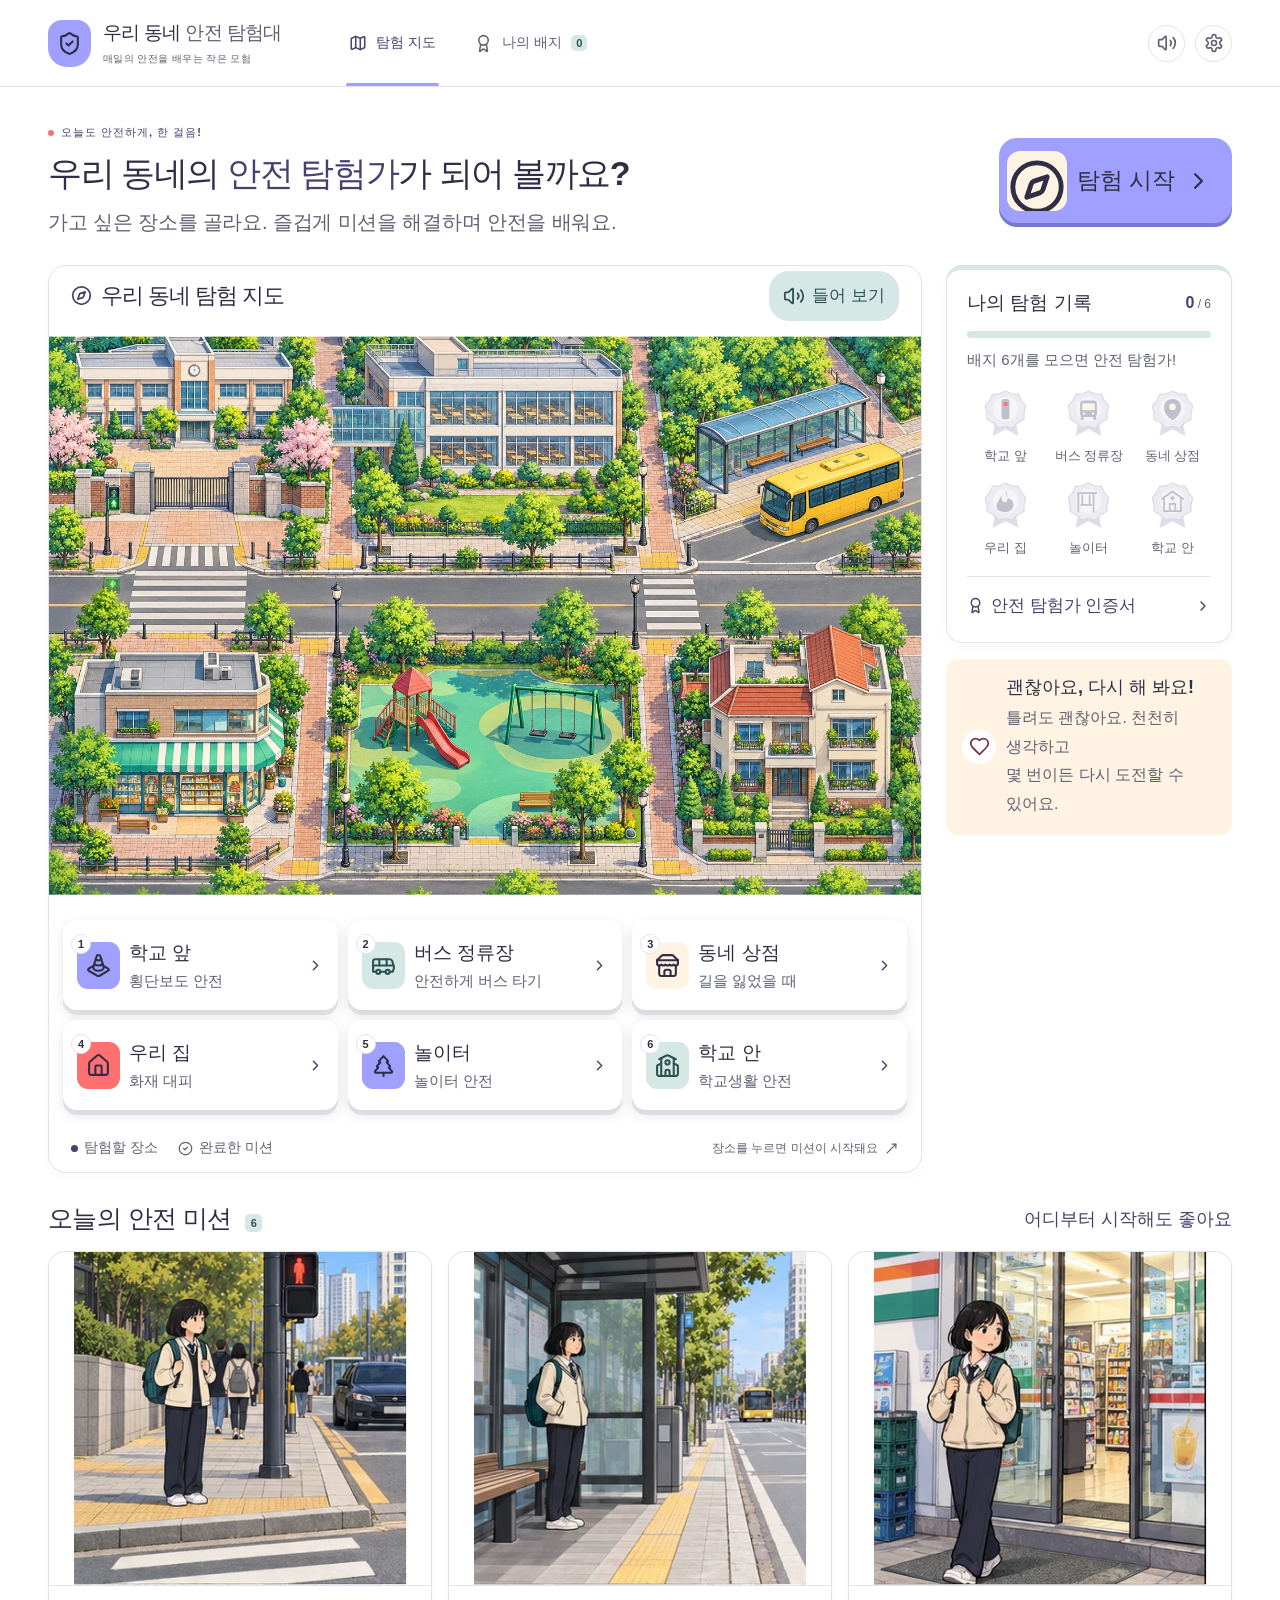
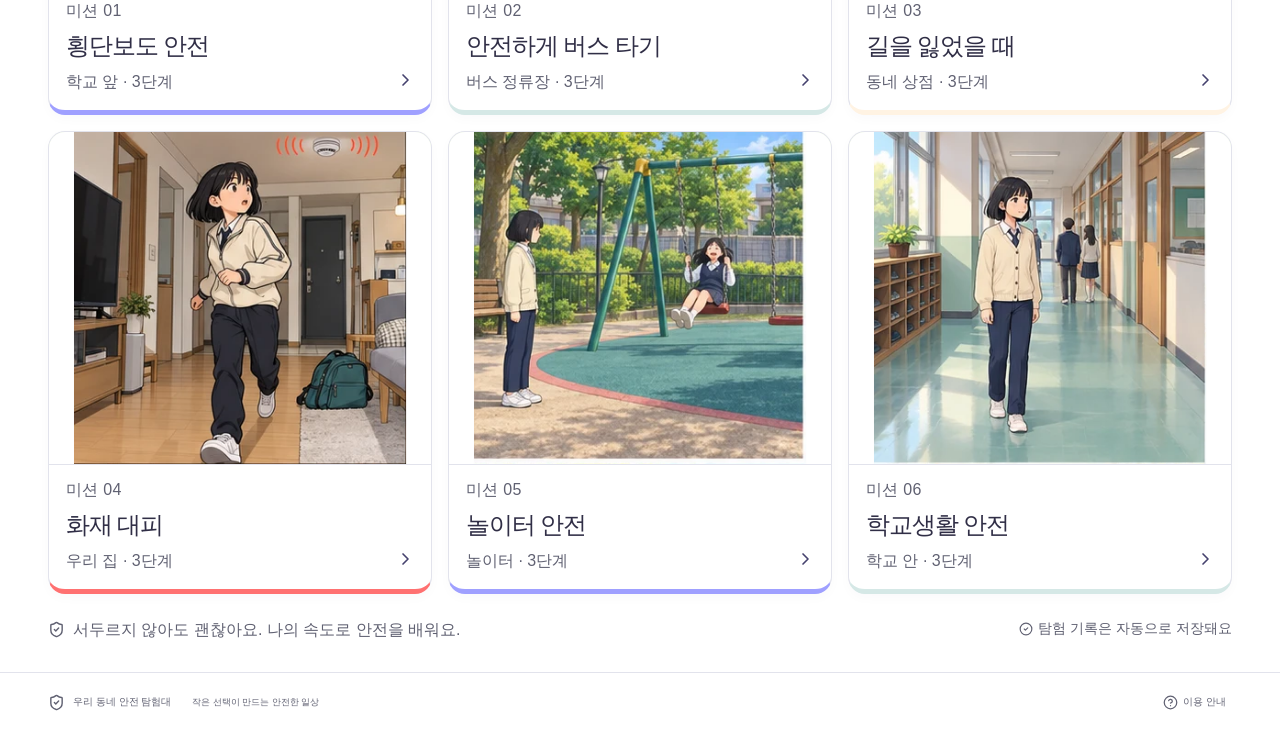
==== commit b8799c98: "Deploy six safety missions with direct entry and preserved audio help" ====
--- a/index.html
+++ b/index.html
@@ -9,8 +9,8 @@
       content="우리 동네에서 배우는 생활 안전! 네 가지 미션을 해결하고 안전 탐험가가 되어 보세요."
     />
     <title>우리 동네 안전 탐험대</title>
-    <script type="module" crossorigin src="./assets/index-MzrcH-hf.js"></script>
-    <link rel="stylesheet" crossorigin href="./assets/index-Bt9A22ZX.css">
+    <script type="module" crossorigin src="./assets/index-X1RWjEDY.js"></script>
+    <link rel="stylesheet" crossorigin href="./assets/index-B0AKdr1O.css">
   </head>
   <body>
     <div id="root"></div>
--- a/assets/index-B0AKdr1O.css
+++ b/assets/index-B0AKdr1O.css
@@ -0,0 +1 @@
+:root{font-family:Pretendard,Noto Sans KR,Apple SD Gothic Neo,Malgun Gothic,sans-serif;color:#293e35;background:#f7f8f2;font-synthesis:none;font-weight:400;--green: #24785e;--muted: #778277;--border: #e1e7dc}*{box-sizing:border-box}body{margin:0}button,input{font:inherit}button{cursor:pointer;color:inherit}button{border:0;background:none}button:disabled{cursor:default;opacity:.6}button,a,input{touch-action:manipulation}button:focus-visible,input:focus-visible{outline:3px solid #d3923f;outline-offset:4px}svg{flex-shrink:0}button{transition:background .16s,transform .16s,box-shadow .16s}button:hover:not(:disabled){filter:brightness(.98)}h1,h2,h3,p{margin:0}h1,h2,h3{letter-spacing:-.045em}header{height:87px;background:#fffefa;border-bottom:1px solid var(--border)}.header-inner{max-width:1376px;margin:auto;padding:0 48px;height:100%;display:flex;align-items:center;gap:65px}.brand{display:flex;gap:12px;align-items:center;text-align:left;padding:0;white-space:nowrap;font-size:19px;letter-spacing:-.7px;font-weight:650}.brand b{color:var(--green)}.brand small{display:block;font-size:10px;letter-spacing:.4px;color:#899084;margin-top:6px;font-weight:400}.brand-icon{display:flex;align-items:center;justify-content:center;background:#28765a;color:#fff7de;width:43px;height:47px;border-radius:14px 14px 19px 19px}.header nav{display:flex;height:100%;gap:32px}.nav{height:100%;display:flex;gap:9px;align-items:center;color:#7e877d;font-size:14px;position:relative;padding:0 3px;font-weight:600}.nav.active{color:var(--green)}.nav.active:after{content:"";position:absolute;bottom:0;height:3px;background:var(--green);left:0;right:0;border-radius:3px}.nav-count{background:#edf2e9;border-radius:5px;padding:2px 5px;font-size:11px}.header-actions{margin-left:auto;display:flex;gap:10px}.icon-btn{width:37px;height:37px;display:grid;place-items:center;color:#69766a;border:1px solid #e5e9e0;border-radius:50%;background:#fffefa}main{max-width:1376px;margin:auto;padding:38px 48px 0}.welcome{display:flex;justify-content:space-between;align-items:center;margin-bottom:29px}.eyebrow{display:flex;align-items:center;gap:7px;color:#58816a;font-size:11px;font-weight:700;letter-spacing:1px}.eyebrow>span{height:6px;width:6px;border-radius:50%;background:#6b9c74}.welcome h1{font-size:29px;margin:11px 0 12px;font-weight:750;letter-spacing:-1.4px}.welcome h1>span{color:#28795d}.welcome p{font-size:13px;color:#858b7f;letter-spacing:-.2px}.welcome-stamp{display:flex;gap:10px;align-items:center;transform:rotate(7deg);margin-right:22px;color:#76947a;border:1px solid #cddbc7;border-radius:18px;padding:12px 17px;background:#eef3e6}.welcome-stamp svg{width:33px;height:33px}.welcome-stamp span{font-size:11px;line-height:1.5}.dashboard{display:grid;grid-template-columns:minmax(0,1fr) 286px;gap:24px}.map-card{border:1px solid #dce5d5;border-radius:18px;overflow:hidden;background:#fffef9;box-shadow:0 4px 8px #3b563205}.map-top{height:59px;padding:0 22px;display:flex;align-items:center;justify-content:space-between}.map-top h2{display:flex;align-items:center;gap:9px;font-size:16px;font-weight:700}.map-top h2 svg{color:#678b72}.live-pill{display:flex;align-items:center;gap:6px;font-size:10px;border:1px solid #e1e8d8;border-radius:20px;padding:6px 9px;color:#7a8970}.live-pill>span{width:5px;height:5px;border-radius:50%;background:#7ba474}.town{position:relative;overflow:hidden;aspect-ratio:1000 / 640;background:#dcebc3}.town-art{width:100%;height:100%;display:block}.map-pin{display:flex;position:absolute;align-items:center;gap:9px;background:#fffef6;border:1px solid #fff;border-radius:11px;box-shadow:0 5px #78926320,0 4px 12px #4b684222;padding:10px 11px;min-width:165px;text-align:left;transform:translate(-50%,-50%);z-index:1}.map-pin:after{content:"";position:absolute;bottom:-7px;left:calc(50% - 7px);height:13px;width:13px;background:#fffef6;transform:rotate(45deg);border-radius:2px}.map-pin:hover{box-shadow:0 7px 15px #3f5a4c33;z-index:3}.map-pin b{font-size:13px;font-weight:750;display:block}.map-pin small{display:block;margin-top:4px;font-size:10px;color:#83907d}.map-pin>svg:last-child{margin-left:auto;color:#a2ad99}.pin-num{display:grid;place-items:center;width:26px;height:26px;border-radius:9px;align-self:flex-start;font-size:12px;font-weight:750}.green .mission-icon,.pin-num.green,.number.green{background:#e0ede0;color:#558567}.blue .mission-icon,.pin-num.blue,.number.blue{background:#e5edf1;color:#628b9e}.orange .mission-icon,.pin-num.orange,.number.orange{background:#f8ecd6;color:#b89655}.coral .mission-icon,.pin-num.coral,.number.coral{background:#f8e7dc;color:#bc826a}.pin-0{left:24%;top:41%}.pin-1{left:77%;top:35%}.pin-2{left:25%;top:89%}.pin-3{left:78%;top:89%}.map-pin.done{border-color:#7aa88a}.pin-badge{width:28px;height:30px}.map-character{position:absolute;left:55%;top:58%;width:65px;transform:translate(-50%,-50%)}.map-character>svg{width:65px;filter:drop-shadow(0 3px 2px #273e3520);animation:friend-bob 3s ease-in-out infinite}.map-character>span{position:absolute;top:-18px;left:50%;transform:translate(-50%);white-space:nowrap;background:#fffdf2;border-radius:9px;padding:6px 9px;font-size:10px;color:#63836a;box-shadow:0 2px 8px #00000008}.map-label{position:absolute;left:17px;bottom:14px;display:flex;gap:5px;font-size:9px;color:#67895d;align-items:center}.map-bottom{display:flex;gap:20px;align-items:center;height:45px;padding:0 22px;color:#8a9383;font-size:10px}.map-bottom>span{display:flex;gap:6px;align-items:center}.legend-dot{width:7px;height:7px;border-radius:50%;background:#8eaa7a}.map-hint{margin-left:auto}aside{display:flex;flex-direction:column;gap:16px}.profile-card,.progress-card{background:#fffef9;border:1px solid var(--border);border-radius:16px;padding:20px}.section-label{font-size:13px;font-weight:700;display:flex;justify-content:space-between;align-items:center}.section-label>button{display:flex;align-items:center;color:#8b9483;font-size:10px;padding:0}.profile-main{display:flex;gap:14px;align-items:center;margin:19px 0 20px}.avatar-circle{width:70px;height:70px;background:#edf1df;border-radius:50%;overflow:hidden;border:1px solid #e4e9d6;flex-shrink:0}.avatar-circle svg{width:64px;height:80px;margin:1px 3px}.profile-main small{font-size:10px;color:#8b9684}.profile-main h3{font-size:21px;margin:3px 0 7px}.profile-main span{font-size:10px;color:#939a8a}.mode-switch{display:flex;background:#f1f3eb;border-radius:9px;padding:4px;gap:3px}.mode-switch button{flex:1;display:flex;gap:5px;justify-content:center;align-items:center;border-radius:6px;padding:9px 1px;color:#8b9282;font-size:11px}.mode-switch .selected{background:#fffef9;box-shadow:0 1px 4px #22382212;color:#507e61;font-weight:700}.mode-dot{width:5px;height:5px;background:#6c976f;border-radius:50%}.mode-description{text-align:center;font-size:9px;color:#949b8c;margin-top:10px}.progress-card .section-label>span{font-size:12px;color:#9aa08d;font-weight:400}.progress-card .section-label b{color:var(--green);font-size:16px}.progress-track{height:7px;background:#edf0e7;border-radius:5px;overflow:hidden;margin-top:15px}.progress-track>div{height:100%;background:#679676;transition:width .3s}.progress-card>p{font-size:10px;color:#8e9786;margin-top:10px}.badge-row{display:flex;gap:7px;justify-content:space-between;margin-top:16px}.badge-row>div{text-align:center;flex:1}.badge-row svg{width:45px;height:49px}.badge-row span{display:block;font-size:9px;color:#949c8a;margin-top:5px;white-space:nowrap}.certificate-link{display:flex;align-items:center;gap:7px;border-top:1px solid #edf0e6;width:100%;margin-top:19px;padding:13px 0 0;font-size:11px;color:#8c9781}.certificate-link svg:last-child{margin-left:auto}.tip-card{display:flex;gap:10px;background:#edf1e4;border:1px solid #e3e9d8;border-radius:12px;padding:15px}.tip-icon{display:grid;place-items:center;width:34px;height:34px;background:#fff9df;border-radius:50%;color:#b39b59;flex-shrink:0}.tip-card b{font-size:11px;color:#6b785c}.tip-card p{font-size:10px;color:#939b84;line-height:1.8;margin-top:5px}.mission-section{margin-top:29px}.section-heading{display:flex;justify-content:space-between;align-items:center;margin-bottom:16px}.section-heading h2{font-size:17px;letter-spacing:-.6px}.section-heading h2>span{font-size:11px;background:#e9eddf;color:#739063;border-radius:5px;padding:3px 6px;margin-left:7px}.section-heading p{font-size:11px;color:#969c8d}.mission-grid{display:grid;grid-template-columns:repeat(4,1fr);gap:14px}.mission-card{border:1px solid #e0e5d9;background:#fffef9;border-radius:13px;display:flex;align-items:center;text-align:left;gap:12px;padding:20px 16px;min-width:0}.mission-card:hover{transform:translateY(-3px);box-shadow:0 5px 12px #455f3c0d}.mission-icon{width:46px;height:48px;display:grid;place-items:center;border-radius:12px;flex-shrink:0}.mission-card small{font-size:9px;color:#98a08e;letter-spacing:.3px}.mission-card h3{font-size:14px;margin:6px 0 8px;white-space:nowrap}.mission-card p{font-size:10px;color:#8f9786}.mission-card p span{color:#a4aa9a}.mission-card>svg{margin-left:auto;color:#a4ae99;width:16px}.learning-note{display:flex;align-items:center;gap:8px;color:#8a9681;font-size:10px;margin:22px 0 29px}.autosave{margin-left:auto;display:flex;gap:5px;align-items:center;color:#9aa18e}footer{border-top:1px solid #e4e8db;padding:21px 48px;max-width:1376px;margin:0 auto;display:flex;align-items:center;justify-content:space-between;color:#9da591;font-size:10px}footer>div{display:flex;gap:8px;align-items:center}footer b{font-size:10px;font-weight:600;color:#7c8b71}footer span{margin-left:13px;font-size:9px}footer button{display:flex;align-items:center;gap:5px;font-size:10px;color:#929c85}.primary,.secondary{min-height:49px;padding:12px 20px;border-radius:10px;display:inline-flex;align-items:center;justify-content:center;gap:9px;font-size:14px;font-weight:650}.primary{background:#28785d;color:#fffef2}.secondary{border:1px solid #dce4d5;background:#fffef8;color:#53745b}.full{width:100%;margin-top:16px}.text-button{display:flex;gap:7px;align-items:center;font-size:13px;color:#70816f;padding:8px 0}.mission-page{max-width:960px;margin:0 auto 36px}.mission-toolbar{display:flex;align-items:center;justify-content:space-between;margin:0 0 25px;color:#8c9785;font-size:12px}.mission-title{display:flex;gap:12px;align-items:center}.mission-title h1{font-size:27px}.number{width:38px;height:38px;display:grid;place-items:center;border-radius:11px;font-weight:700}.step-count{margin-left:auto;color:#7b8e76;font-size:13px}.step-dots{display:flex;gap:8px;margin:17px 0 20px}.step-dots span{height:5px;flex:1;background:#e1e8db;border-radius:3px}.step-dots .on{background:#6a9c7d}.scene{position:relative;background:#deebdd;border-radius:17px;overflow:hidden;border:1px solid #d6e3cf}.scene>svg{display:block;width:100%;height:auto}.scene-avatar{position:absolute;bottom:7%;left:32%;width:10%;transition:transform 1.7s ease-in-out,left 1.7s ease-in-out}.scene-avatar svg{width:100%;display:block}.scene-caption{position:absolute;left:15px;top:14px;padding:7px 11px;font-size:10px;color:#63806a;background:#fffdf2;border-radius:20px;display:flex;gap:7px;align-items:center}.scene-caption>span{width:5px;height:5px;background:#7c9e73;border-radius:50%}.avatar-m0{left:33%;bottom:24%}.avatar-m0.step-2.action{transform:translate(230%,55%)}.avatar-m0.step-1.action{animation:look 1.5s ease}.avatar-m1{left:39%;bottom:12%}.avatar-m1.step-1.action{left:69%;transform:scale(.75);opacity:.6}.avatar-m1.step-2{left:69%;transform:scale(.75)}.avatar-m2{left:35%}.avatar-m2.action{left:46%}.avatar-m3{left:30%}.avatar-m3.step-1.action{left:79%;bottom:12%}.avatar-m3.step-2{left:63%}.scene.animating .scene-avatar:not(.avatar-m0.step-2){animation:friend-bob .4s ease-in-out 4}.question{text-align:center;margin:25px 0 20px}.question>span{font-size:11px;color:#84977a}.question h2{font-size:22px;margin-top:9px;line-height:1.5}.choices{display:flex;gap:13px}.choice{display:flex;align-items:center;gap:10px;background:#fffefa;border:2px solid #dde6d7;border-radius:12px;padding:16px;min-height:91px;flex:1;text-align:left;font-size:15px;font-weight:600;line-height:1.55}.choice>span{background:#eff3e8;width:43px;height:43px;display:grid;place-items:center;border-radius:11px;flex-shrink:0;color:#699078}.choice>svg{margin-left:auto;flex-shrink:0;color:#8ba17e}.choice.correct{border-color:#609a74;background:#edf5e9;opacity:1}.feedback{margin-top:20px;border-radius:12px;padding:18px;display:flex;justify-content:space-between;align-items:center;gap:15px}.feedback>div{display:flex;align-items:center;gap:12px}.feedback svg{flex-shrink:0}.feedback b{font-size:15px}.feedback p{font-size:13px;line-height:1.7;margin-top:4px}.feedback.good{background:#e7f0e1;color:#48704c}.feedback.retry{background:#fff1d9;color:#8a6c3c}.feedback .primary{flex-shrink:0;font-size:12px}.blocked-link{display:flex;gap:5px;align-items:center;margin:20px auto 0;font-size:12px;color:#9b7562;text-decoration:underline;text-underline-offset:4px}.completion{text-align:center;margin:25px auto 55px;max-width:750px;background:#fffdf6;padding:35px;border:1px solid #e3e7d6;border-radius:22px}.completion .eyebrow{justify-content:center;margin:15px 0}.completion h1{font-size:29px}.completion p{font-size:15px;color:#84927b;line-height:1.7;margin:16px 0}.confetti{font-size:30px;color:#cda65c;letter-spacing:30px}.confetti span{color:#7b9e7f}.earned-badge{width:130px;height:140px;animation:appear .5s ease-out}.completion-avatar{width:100px;margin:16px auto}.button-row{display:flex;gap:12px;justify-content:center;margin-top:20px}.modal-backdrop{position:fixed;top:0;right:0;bottom:0;left:0;background:#243b3280;-webkit-backdrop-filter:blur(5px);backdrop-filter:blur(5px);display:flex;justify-content:center;align-items:center;padding:24px;z-index:20}.modal{position:relative;width:620px;max-height:90dvh;overflow:auto;border-radius:22px;background:#fffef7;border:1px solid #f0f1df;padding:38px;box-shadow:0 18px 80px #17352a33}.modal-close{position:absolute;right:15px;top:15px}.modal h2{font-size:25px;margin:14px 0}.modal p{color:#7d8b74;font-size:14px;line-height:1.8;margin:10px 0}.character-grid{display:grid;grid-template-columns:repeat(4,1fr);gap:10px;margin:25px 0 10px}.character-grid button{position:relative;border:2px solid #e6e9dc;background:#f4f5eb;border-radius:13px;padding:12px 6px;display:flex;align-items:center;flex-direction:column}.character-grid button.selected,.settings-mode .selected{border-color:#6c9876;background:#edf3e6}.character-grid svg{width:78px;height:95px}.character-grid b{font-size:14px;margin-top:8px}.character-grid small{font-size:10px;color:#819075;margin-top:5px}.character-grid button>svg:last-child:not(:first-child){width:18px;height:18px;position:absolute;top:7px;right:7px;color:#55815e}.muted{color:#8ca17c;font-size:19px}.badges-grid{display:grid;grid-template-columns:1fr 1fr;gap:13px;margin:25px 0}.badges-grid>div{display:flex;flex-direction:column;align-items:center;background:#f3f5eb;border-radius:12px;padding:15px}.badges-grid svg{width:80px;height:86px}.badges-grid b{font-size:14px;margin:8px 0}.badges-grid small{font-size:11px;color:#87937c}.settings-mode{display:flex;gap:12px;margin:17px 0}.settings-mode button{border:2px solid #e5e9dc;border-radius:12px;padding:20px;flex:1}.settings-mode small{display:block;color:#87957d;font-size:12px;margin-top:8px}.modal h3{font-size:16px;margin-top:25px}.setting-row{display:flex;justify-content:space-between;align-items:center;padding:20px 0;width:100%;font-size:14px;border-bottom:1px solid #e5eadf}.setting-row b{color:var(--green)}.danger-button{display:flex;gap:8px;color:#ad7564;font-size:13px;align-items:center;margin-top:25px;padding:0}.help-list{padding-left:20px;color:#61775b;font-size:15px;line-height:2.6;margin:20px 0}.emergency>svg{color:#b67e61}.emergency p{font-size:17px}.certificate-page{max-width:760px;margin:0 auto 40px}.certificate{position:relative;background:#fffdf1;border:3px solid #568065;outline:1px solid #d1b674;outline-offset:-13px;padding:45px 40px 35px;text-align:center;margin-top:20px}.certificate .eyebrow{justify-content:center}.certificate h1{font-size:36px;margin-top:16px}.certificate-avatar{width:120px;margin:20px auto}.certificate h2{font-size:27px}.certificate p{font-size:15px;line-height:1.9;color:#7c8c72;margin:15px 0 22px}.certificate-badges{display:flex;justify-content:center;gap:25px;margin-bottom:30px}.certificate-badges svg{width:65px;height:70px}.certificate-badges small{display:block;color:#7a8b6e;font-size:10px;margin-top:6px}.certificate-motto{font-size:12px;letter-spacing:2px;color:#749067}.certificate-tools{padding:25px;background:#eef2e6;margin-top:20px;border-radius:13px}.certificate-tools label{display:flex;align-items:center;gap:20px;font-size:13px;justify-content:center}.certificate-tools input{border:1px solid #cdd9c4;border-radius:8px;background:#fffef9;padding:11px 14px;min-width:0;max-width:100%;color:#34573f}.toast{position:fixed;bottom:24px;left:50%;transform:translate(-50%);z-index:40;display:flex;align-items:center;gap:14px;background:#314e3d;color:#fff;padding:15px 20px;border-radius:11px;max-width:95%;font-size:13px}.toast button{color:#fff;display:flex}.arriving-bus{animation:bus-arrive 2s ease-out both}.moving-car{animation:car-pass 5s linear infinite}.alarm{animation:alarm 1.5s ease-in-out infinite}.stopped-car{transform:translate(0)}@keyframes friend-bob{50%{transform:translateY(-4px)}}@keyframes bus-arrive{0%{transform:translate(270px)}to{transform:translate(0)}}@keyframes car-pass{0%{transform:translate(250px)}to{transform:translate(-150px)}}@keyframes alarm{50%{opacity:.55}}@keyframes look{33%{transform:rotate(-8deg)}66%{transform:rotate(8deg)}}@keyframes appear{0%{opacity:0;transform:scale(.7)}to{opacity:1;transform:scale(1)}}@media(min-width:1450px){main{padding-top:45px}.welcome{margin-bottom:33px}.welcome h1{font-size:32px}}@media(max-width:1150px){.header-inner{gap:35px;padding:0 28px}main{padding:30px 28px 0}.dashboard{grid-template-columns:minmax(0,1fr) 250px;gap:18px}.mission-card{padding:16px 12px;gap:8px}.mission-icon{width:37px;height:41px}.mission-card h3{font-size:12px}.mission-card>svg{display:none}.map-pin{min-width:140px;padding:8px;gap:6px}.map-pin b{font-size:11px}.map-pin small{font-size:9px}.pin-num{width:22px;height:22px}.map-hint{display:none}.profile-card,.progress-card{padding:17px}.tip-card{padding:12px}.town{aspect-ratio:auto;height:410px}.town-art{object-fit:cover}.welcome h1{font-size:26px}.map-character{width:50px}.map-character>svg{width:50px}.welcome-stamp{margin-right:0}.badge-row{gap:0}}@media(max-width:900px){.dashboard{display:flex;flex-direction:column}.town{height:auto;aspect-ratio:1000/640}.map-pin{min-width:165px;padding:10px}.map-pin b{font-size:13px}.map-pin small{font-size:10px}aside{display:grid;grid-template-columns:1fr 1fr}.tip-card{grid-column:1/-1;align-items:center}.tip-card br{display:none}.tip-card p{margin-top:2px}.profile-main{margin:13px 0}.progress-card{display:flex;flex-direction:column}.badge-row{margin-top:12px}.certificate-link{margin-top:auto}.map-character>svg{width:65px}.mission-grid{grid-template-columns:1fr 1fr}.mission-card h3{font-size:15px}.mission-card>svg{display:block}.welcome-stamp{display:none}.header-inner{gap:30px}.header nav{gap:20px}.welcome h1{font-size:27px}.choices{flex-direction:column}.choice{min-height:70px;padding:12px 16px}.question h2{font-size:20px}.scene-avatar{width:11%}.feedback{align-items:stretch;flex-direction:column}.feedback .primary{align-self:flex-end}.header-actions{gap:5px}.mission-card{padding:20px}.mission-card small{font-size:10px}.scene-caption{font-size:9px;padding:5px 9px}}@media(max-width:600px){header{height:73px}.header-inner{padding:0 18px;gap:15px}.brand{font-size:15px;gap:9px}.brand-icon{width:33px;height:38px;border-radius:10px 10px 15px 15px}.brand-icon svg{width:21px}.brand small{font-size:8px;margin-top:4px;letter-spacing:0}.header nav{margin-left:auto;gap:15px}.nav{font-size:0;gap:0}.nav svg{width:21px}.nav-count{position:absolute;font-size:8px;right:-6px;top:17px}.header-actions{margin-left:0}.header-actions .icon-btn:first-child{display:none}.header-actions .icon-btn{width:32px;height:32px}.header-inner{gap:20px}main{padding:26px 16px 0}.eyebrow{font-size:10px;letter-spacing:.5px}.welcome{margin-bottom:23px}.welcome h1{font-size:24px;line-height:1.5;max-width:330px;margin:9px 0}.welcome p{font-size:11px;line-height:1.8;max-width:300px}.map-top{height:52px;padding:0 15px}.map-top h2{font-size:14px}.live-pill{font-size:8px;padding:5px 7px}.town{aspect-ratio:1.23}.town-art{width:128%;max-width:none;position:absolute;left:-14%}.map-pin{min-width:125px;gap:6px;padding:9px 8px;border-radius:9px}.map-pin b{font-size:11px}.map-pin small{font-size:8px;margin-top:3px}.pin-num{width:20px;height:21px;border-radius:6px;font-size:10px}.map-pin>svg:last-child{width:12px}.map-pin .pin-badge{width:22px!important;height:25px}.pin-0{left:23%;top:35%}.pin-1{left:77%;top:29%}.pin-2{left:22%;top:86%}.pin-3{left:78%;top:86%}.map-character{left:55%;top:57%}.map-character>svg{width:48px}.map-character>span{font-size:8px;padding:5px 7px;top:-9px}.map-label{font-size:7px;left:9px;bottom:7px;gap:3px}.map-label svg{width:10px}.map-bottom{height:38px;padding:0 15px;font-size:9px;gap:18px}.map-card{border-radius:14px}aside{gap:12px}.profile-card,.progress-card{padding:14px 12px;border-radius:13px}.section-label{font-size:11px}.section-label>button{font-size:9px}.avatar-circle{width:49px;height:49px}.avatar-circle svg{width:44px;height:57px;margin:0 2px}.profile-main{gap:8px;margin:13px 0}.profile-main h3{font-size:18px;margin:2px 0 5px}.profile-main small{font-size:9px}.profile-main span{font-size:8px}.mode-switch button{font-size:9px;padding:9px 0}.mode-switch{padding:3px}.mode-description{font-size:8px}.badge-row svg{width:31px;height:37px}.badge-row span{font-size:8px;letter-spacing:-.4px}.progress-card .section-label b{font-size:13px}.progress-card .section-label>span{font-size:10px}.progress-card>p{font-size:8px;line-height:1.6;margin-top:8px}.progress-track{margin-top:13px;height:5px}.certificate-link{font-size:9px;padding-top:10px}.certificate-link svg{width:13px}.tip-card{padding:12px 15px;gap:10px}.tip-card b{font-size:11px}.tip-card p{font-size:9px;line-height:1.7}.tip-icon{width:30px;height:30px}.section-heading h2{font-size:16px}.section-heading p{font-size:9px}.mission-section{margin-top:24px}.mission-grid{gap:10px}.mission-card{padding:15px 11px;gap:8px;border-radius:11px}.mission-icon{width:33px;height:37px;border-radius:9px}.mission-icon svg{width:21px}.mission-card small{font-size:8px}.mission-card h3{font-size:11px;margin:5px 0 7px;letter-spacing:-.5px}.mission-card p{font-size:8px}.mission-card>svg{display:none}.learning-note{font-size:9px;line-height:1.6;margin:18px 0 22px;flex-wrap:wrap;gap:5px}.autosave{width:100%;justify-content:flex-end;font-size:8px;margin-top:6px}footer{padding:18px 16px;font-size:9px}footer span{display:none}footer b{font-size:9px}footer button{font-size:9px}.mission-toolbar{margin-bottom:18px;gap:8px}.mission-toolbar>span{display:none}.text-button{font-size:11px}.mission-title h1{font-size:24px}.number{width:32px;height:32px}.step-count{font-size:11px}.scene{border-radius:12px;aspect-ratio:1.7}.scene>svg{width:145%;height:100%;position:absolute;left:-22.5%}.scene-avatar{width:16%;bottom:7%}.avatar-m0{left:27%;bottom:24%}.avatar-m0.step-2.action{transform:translate(160%,55%)}.avatar-m3{left:26%}.avatar-m3.step-2{left:66%}.scene-caption{top:9px;left:9px;font-size:8px;padding:4px 7px}.question{margin:23px 0 17px}.question h2{font-size:18px}.question>span{font-size:10px}.choice{font-size:14px;min-height:78px;border-width:1.5px}.choice>span{width:38px;height:38px}.choices{gap:10px}.feedback{padding:15px}.feedback>div{gap:9px;align-items:flex-start}.feedback b{font-size:13px}.feedback p{font-size:12px}.feedback>div>svg{width:20px}.feedback .primary{width:100%;font-size:12px;min-height:44px}.blocked-link{font-size:10px}.modal-backdrop{padding:15px}.modal{padding:32px 22px 24px;border-radius:17px}.modal h2{font-size:22px}.modal p{font-size:13px}.character-grid{grid-template-columns:1fr 1fr;gap:10px;margin:22px 0 10px}.character-grid svg{height:100px;width:85px}.character-grid b{font-size:14px}.character-grid small{font-size:11px}.badges-grid{gap:10px}.badges-grid>div{padding:12px 6px}.badges-grid b{font-size:12px}.badges-grid small{font-size:9px}.setting-row{font-size:12px}.settings-mode button{padding:17px 10px}.primary,.secondary{font-size:12px;padding:12px 15px;min-height:46px}.completion{margin:0 auto 25px;padding:30px 16px}.completion h1{font-size:23px;line-height:1.5}.completion p{font-size:13px}.earned-badge{width:110px;height:119px}.completion .button-row{flex-direction:column}.completion-avatar{width:85px}.certificate{padding:35px 20px 30px}.certificate h1{font-size:27px}.certificate h2{font-size:23px}.certificate-avatar{width:100px;margin:17px auto}.certificate p{font-size:13px}.certificate-badges{gap:12px}.certificate-badges svg{width:49px;height:54px}.certificate-badges small{font-size:8px;white-space:nowrap}.certificate-motto{font-size:9px;letter-spacing:1px}.certificate-tools{padding:18px}.certificate-tools label{display:block;font-size:12px}.certificate-tools input{display:block;width:100%;margin-top:10px}.certificate-tools .button-row{gap:8px}.certificate-tools .primary,.certificate-tools .secondary{font-size:11px;padding:10px}.certificate-tools svg{width:16px}}@media(prefers-reduced-motion:reduce){*,*:before,*:after{animation:none!important;transition:none!important}}@media print{@page{size:A4 portrait;margin:16mm}body{background:#fff}header,footer,.no-print,.toast,.modal-backdrop{display:none!important}main{padding:0;max-width:none}.certificate-page{margin:0;max-width:none}.certificate{break-inside:avoid;margin:0;padding:45px 30px;print-color-adjust:exact;-webkit-print-color-adjust:exact}.certificate-avatar{width:140px}.certificate-badges svg{width:90px;height:100px}}.welcome h1,.question h2,.choice{word-break:keep-all;overflow-wrap:break-word}.welcome p{color:#707d6a}.map-pin small{color:#68795f}.mission-card small,.mission-card p{color:#6f7e65}.mission-card p span{color:#76816d}.mode-description,.profile-main span,.progress-card>p,.badge-row span{color:#748068}.learning-note,.autosave{color:#738166}.bus-door{transition:transform .9s ease-in-out}.mode-switch button{min-height:36px}.section-label>button{min-height:28px}.header nav .nav{min-width:30px}.scene-avatar{pointer-events:none}@media(max-width:600px){.mode-switch button{min-height:38px}.map-pin{min-height:57px}.welcome h1{font-size:23px}.profile-main span{line-height:1.6}.section-label>button{min-height:30px}.certificate-badges{gap:10px}}@media(max-width:360px){.header-inner{padding:0 14px;gap:12px}.brand{font-size:13px;gap:7px}.brand small{font-size:7px}.brand-icon{width:29px;height:34px}.header nav{gap:12px}.nav{min-width:26px!important}.header-actions .icon-btn{width:29px;height:29px}.mission-card{padding:14px 8px;gap:6px}.mission-icon{width:29px}.mission-card h3{font-size:10px}.map-pin{min-width:117px}.pin-0,.pin-2{left:22%}.pin-1,.pin-3{left:78%}}:root{color:#294e43;background:#f5f7ed;--green: #247c65;--border: #d7e0d0}.welcome h1{font-size:30px}.welcome p{font-size:15px;color:#596f5b}.welcome{gap:22px}.welcome-stamp{display:none}.welcome-start{flex-shrink:0;display:flex;align-items:center;gap:10px;padding:8px 20px 8px 8px;background:#287e67;color:#fff9e4;border-radius:18px;box-shadow:0 5px #1a5e4c;font-size:18px;min-height:75px}.welcome-start>span{height:60px;width:60px;border-radius:13px;background:#e3eac8;overflow:hidden}.welcome-start svg{height:72px;width:58px}.welcome-start>svg{width:27px;height:30px}.map-top h2{font-size:18px}.map-listen{display:flex;align-items:center;gap:7px;color:#2f725b;background:#e9f1df;border:1px solid #c8dbb9;border-radius:20px;font-size:13px;padding:9px 13px;min-height:43px}.map-pin{width:194px;border:2px solid #fffefa;min-height:77px;border-radius:15px;padding:10px;gap:10px;box-shadow:0 5px #547b4526,0 5px 13px #3b61452b}.map-pin b{font-size:16px}.map-pin small{font-size:11px;color:#51694e;line-height:1.4}.map-pin .pin-num{width:43px;height:47px;border-radius:11px;align-self:center;position:relative}.map-number{position:absolute;left:-6px;top:-8px;background:#fffdf2;border-radius:50%;width:20px;height:20px;border:1px solid #c5d3bc;font-size:11px;display:grid;place-items:center}.pin-0{top:43%}.pin-1{top:41%}.pin-2,.pin-3{top:91%}.map-character{top:59%;width:77px}.map-character>svg{width:77px}.map-character>span{font-size:12px;top:-17px}.profile-main h3{font-size:24px}.profile-main span,.profile-main small{font-size:12px}.profile-card .avatar-circle{width:78px;height:78px;background:#e1edd0}.avatar-circle svg{width:70px;height:85px}.section-label{font-size:15px}.section-label>button{font-size:12px;min-height:37px}.mode-switch button{font-size:12px;min-height:42px}.mode-description,.progress-card>p{font-size:11px}.badge-row span{font-size:10px}.tip-card b{font-size:13px}.tip-card p{font-size:12px;color:#687859}.tip-card{align-items:center}.mission-grid{gap:16px}.mission-card{display:flex;flex-direction:column;padding:0;align-items:stretch;gap:0;overflow:hidden;text-align:left;border:1.5px solid #d6dfcb;border-radius:17px;background:#fffdf5;position:relative}.mission-card .mission-icon{border-radius:0;width:100%;height:auto;display:block;background:#ddebce;border-bottom:1px solid #d7dfcb}.mission-card .mission-icon>svg{display:block;width:100%;height:auto}.mission-card>div{padding:15px 17px 17px}.mission-card h3{font-size:18px;white-space:normal;line-height:1.5}.mission-card small{font-size:11px;color:#5b7756}.mission-card p{font-size:12px}.mission-card>svg{position:absolute;right:15px;bottom:20px;width:21px;display:block;color:#5c8166}.section-heading h2{font-size:20px}.section-heading p{font-size:13px;color:#64765a}.learning-note,.map-bottom{font-size:12px}.certificate-link{min-height:46px;font-size:13px}.picture-steps{display:flex;gap:12px;margin:22px 0;justify-content:center}.picture-steps>div{display:flex;align-items:center;gap:8px;border:1.5px solid #dbe3d1;background:#edf1e4;border-radius:13px;flex:1;padding:7px 11px;opacity:.65;min-width:0}.picture-steps>div.current{background:#fffdf4;border:2px solid #5d977c;box-shadow:0 3px #507b6320;opacity:1}.picture-steps>div.finished{opacity:1;background:#e6efdd}.picture-step-number{display:grid;place-items:center;width:23px;height:23px;flex-shrink:0;border-radius:50%;background:#d6e3cc;color:#446d4e;font-size:12px;font-weight:700}.current .picture-step-number{background:#37876c;color:#fff}.picture-steps svg{width:66px;height:44px;flex-shrink:0;border-radius:7px}.picture-steps b{font-size:13px;font-weight:650;line-height:1.5;word-break:keep-all}.illustrated-scene{aspect-ratio:960/390;border:2px solid #c9d9c2;border-radius:22px;box-shadow:0 5px #91ad7b12}.illustrated-scene>svg{display:block;width:100%;height:100%;position:static}.illustrated-scene .scene-avatar{width:13%;left:43%;bottom:29%;transition:left 1.7s ease-in-out,bottom 1.7s ease-in-out;filter:drop-shadow(0 5px 3px #36574e1a)}.illustrated-scene .avatar-m0.step-2.action{left:46%;bottom:0;transform:none}.illustrated-scene .avatar-m1{left:40%;bottom:30%}.illustrated-scene .avatar-m1.step-1{left:43%;bottom:12%}.illustrated-scene .avatar-m1.step-1.action{left:76%;transform:scale(.8);opacity:.7}.illustrated-scene .avatar-m1.step-2{left:42%;bottom:35%;transform:none;opacity:1}.illustrated-scene .avatar-m2{left:40%;bottom:4%}.illustrated-scene .avatar-m2.action{left:48%}.illustrated-scene .avatar-m2.step-1,.illustrated-scene .avatar-m2.step-2{left:49%}.illustrated-scene .avatar-m3{left:41%;bottom:7%}.illustrated-scene .avatar-m3.step-0.action{left:73%;bottom:8%}.illustrated-scene .avatar-m3.step-1{left:49%;bottom:18%}.illustrated-scene .avatar-m3.step-1.action{left:78%;bottom:8%}.illustrated-scene .avatar-m3.step-2{left:48%;bottom:6%}.visual-success{position:absolute;right:17px;top:17px;display:flex;gap:8px;align-items:center;pointer-events:none}.visual-success>span:first-child{display:grid;place-items:center;background:#fff9dd;border:3px solid #6ea580;border-radius:50%;width:54px;height:54px;font-size:34px;font-weight:700;color:#3f8866;animation:appear .3s ease-out}.visual-success>span:last-child{font-size:38px;color:#b28d35}.scene-car-moving{animation:scene-car 7s linear infinite}.scene-bus-arriving{animation:bus-arrive 2s ease-out both}.picture-prompt{display:flex;align-items:center;justify-content:center;gap:7px!important;font-size:14px!important;color:#5c7c5b!important}.question{margin:24px 0 22px}.question h2{font-size:23px}.choices{display:grid;grid-template-columns:repeat(2,minmax(0,1fr));gap:20px;align-items:start}.choices:has(>.choice-card:nth-child(3)){grid-template-columns:repeat(3,minmax(0,1fr))}.choice-card{position:relative;background:#fffef9;border:2px solid #ccd9c0;border-radius:18px;padding:0;overflow:hidden;box-shadow:0 4px #b5c4a42b;min-width:0}.choice-card:has(.correct){border-color:#368768;background:#e9f3e2}.choice-card:has(.choice:hover:not(:disabled)){border-color:#5d9373;box-shadow:0 5px 12px #4b735329}.choice{display:flex;flex-direction:column;gap:0;width:100%;min-height:0;border:0;border-radius:0;padding:0;background:#fffdf5;align-items:stretch;position:relative;line-height:1.5;text-align:center;opacity:1!important}.choice>svg{width:100%;height:auto;margin:0;display:block}.choice .choice-caption{display:flex;gap:9px;align-items:center;justify-content:space-between;min-height:66px;background:#fffdf5;color:#294d40;width:100%;height:auto;border-radius:0;padding:15px 17px;font-size:19px}.choice-caption b{font-weight:700;word-break:keep-all;text-align:left}.choice-caption .choose-mark{background:#e9efde;border-radius:50%;width:33px;height:33px;display:grid;place-items:center;flex-shrink:0;color:#56816a}.choice.correct .choice-caption{background:#e3f0da}.choice.correct .choose-mark{background:#35886c;color:#fff}.choose-mark>svg{width:21px;height:21px}.choice-listen{display:flex;align-items:center;justify-content:center;gap:9px;min-height:51px;width:100%;font-size:14px;font-weight:650;color:#3d745c;background:#f0f4e7;border-top:1px solid #d7e1cd}.choice-listen:hover{background:#e0edce}.choices:has(>.choice-card:nth-child(3)) .choice-caption{font-size:16px;padding:14px 13px;min-height:78px}.feedback{border:2px solid #d8e2c8;padding:16px 20px;min-height:100px}.feedback>div{gap:14px}.feedback-symbol{display:grid;place-items:center;flex-shrink:0;width:55px;height:55px;background:#fffdf2;border-radius:50%;color:#4c8664}.feedback-symbol.try-again{color:#9f772f}.feedback .feedback-picture{width:115px;height:77px;border:1px solid #d2d9ba;border-radius:9px;flex-shrink:0}.feedback b{font-size:17px}.feedback p{font-size:15px}.feedback .primary{min-width:170px;min-height:60px;font-size:15px}.blocked-link{border:1px solid #d8cbb2;border-radius:13px;background:#fff6e7;padding:13px 19px;text-decoration:none;font-size:14px;color:#855f3b;min-height:60px;gap:13px}.smoke-door-icon{display:flex;align-items:center;gap:2px}.rescue-picture{display:block;width:100%;height:auto;margin:15px 0;border-radius:15px}.character-grid svg{width:100px;height:120px}.character-grid button{padding:18px 6px;border-radius:15px}.character-grid b{font-size:17px}.character-grid small{font-size:12px}.character-grid button>svg:last-child:not(:first-child){width:24px;height:24px}.modal h2{font-size:27px}.primary{min-height:54px;font-size:16px}.modal .primary>svg{width:25px;height:25px}.button-row .secondary{font-size:15px}.section-label,.map-top h2,.question h2,.mission-card h3{color:#2c4d3e}.certificate-avatar{width:132px}.certificate-avatar svg{width:100%}@keyframes scene-car{0%{transform:translate(220px)}to{transform:translate(-40px)}}@media(max-width:1150px){.welcome h1{font-size:26px}.welcome p{font-size:13px}.map-pin{width:172px;min-width:0}.map-pin b{font-size:14px}.map-pin .pin-num{width:35px;height:40px}.map-pin small{font-size:10px}.dashboard{grid-template-columns:minmax(0,1fr) 258px}.profile-main{gap:11px}.profile-card .avatar-circle{width:64px;height:64px}.avatar-circle svg{width:59px;height:73px}.profile-main span{font-size:11px}.mission-card h3{font-size:16px}.mission-card p{font-size:11px}.mission-card>div{padding:13px}.map-bottom{font-size:10px}.picture-steps b{font-size:12px}.picture-steps svg{width:53px;height:36px}.picture-steps>div{padding:7px;gap:6px}.picture-steps{gap:9px}.tip-card p{font-size:11px}.welcome-start{font-size:16px;padding-right:12px}.welcome-start>span{width:49px;height:52px}.welcome-start svg{width:47px;height:58px}}@media(max-width:900px){.dashboard{display:flex}.choices{display:grid;flex-direction:initial}.welcome{flex-wrap:wrap}.welcome-start{margin-left:auto}.mission-grid{grid-template-columns:repeat(4,minmax(0,1fr))}.mission-card h3{font-size:14px}.mission-card small,.mission-card p{font-size:10px}.mission-card>svg{display:none}.illustrated-scene .scene-avatar{width:13%}.choice .choice-caption{font-size:17px}.choices:has(>.choice-card:nth-child(3)) .choice-caption{font-size:14px;min-height:84px}.choice-caption .choose-mark{width:27px;height:27px}.choose-mark>svg{width:18px;height:18px}.feedback{flex-direction:column}.feedback .primary{align-self:flex-end}.map-pin{width:184px}.map-pin b{font-size:15px}.map-pin small{font-size:11px}.welcome-start>svg{width:24px;height:24px}}@media(max-width:600px){main{padding-top:22px}.welcome{gap:12px;margin-bottom:21px}.welcome h1{font-size:24px;max-width:none}.welcome p{font-size:13px;max-width:none;line-height:1.7}.welcome-start{padding:5px 12px 5px 5px;border-radius:13px;min-height:55px;font-size:15px;margin-left:0;gap:10px;box-shadow:0 3px #1a5e4c}.welcome-start>span{height:43px;width:43px;border-radius:8px}.welcome-start svg{width:42px;height:51px}.welcome-start>svg{width:22px;height:22px}.header{height:73px}.map-top{height:60px;padding:0 11px}.map-top h2{font-size:15px;gap:6px}.map-top h2>svg{width:19px}.map-listen{font-size:11px;gap:4px;min-height:42px;padding:7px 9px}.map-listen svg{width:19px;height:19px}.town{aspect-ratio:1.05}.town-art{width:128%;height:100%}.map-pin{width:143px;min-width:0;min-height:69px;padding:9px 7px;gap:7px;border-radius:12px}.map-pin b{font-size:13px}.map-pin small{font-size:9px;line-height:1.4}.map-pin .pin-num{width:30px;height:34px;border-radius:8px}.map-pin .pin-num>svg{width:21px;height:21px}.map-number{width:17px;height:17px;font-size:9px;left:-5px;top:-7px}.map-number svg{width:13px;height:13px}.map-pin>svg:last-child{width:12px}.pin-0{left:23%;top:39%}.pin-1{left:77%;top:39%}.pin-2{left:23%;top:88%}.pin-3{left:77%;top:88%}.map-character{left:55%;top:61%;width:54px}.map-character>svg{width:54px}.map-character>span{font-size:9px;padding:5px 7px;top:-12px}.map-bottom{font-size:9px;padding:0 12px;gap:11px}.map-hint{display:none}.map-label{font-size:7px}.profile-card,.progress-card{padding:13px 10px}.section-label{font-size:12px}.section-label>button{font-size:11px}.profile-main{gap:9px;margin:12px 0}.profile-card .avatar-circle{width:48px;height:48px}.avatar-circle svg{width:44px;height:55px}.profile-main small{font-size:10px}.profile-main h3{font-size:20px}.profile-main span{font-size:9px;line-height:1.5}.mode-switch button{font-size:10px;min-height:40px}.mode-description{font-size:9px;line-height:1.5}.progress-card>p{font-size:10px}.badge-row span{font-size:8px}.badge-row svg{width:31px;height:37px}.certificate-link{font-size:10px;min-height:42px}.tip-card b{font-size:14px}.tip-card p{font-size:12px;line-height:1.7}.tip-card{padding:14px}.section-heading h2{font-size:18px}.section-heading p{font-size:11px}.mission-grid{grid-template-columns:repeat(2,minmax(0,1fr));gap:12px}.mission-card h3{font-size:15px;margin:5px 0;line-height:1.5}.mission-card small,.mission-card p{font-size:10px}.mission-card>div{padding:11px}.mission-card .mission-icon>svg{width:100%;height:auto}.mission-card .mission-icon{height:auto;width:100%;border-radius:0}.learning-note{font-size:11px}.autosave{font-size:10px}.mission-title h1{font-size:24px}.mission-toolbar .text-button{font-size:13px;min-height:44px}.mission-toolbar .text-button:last-child{border:1px solid #cdddc4;background:#eaf1e1;border-radius:12px;padding:8px 12px}.mission-toolbar{margin-bottom:16px}.picture-steps{gap:6px;margin:17px 0}.picture-steps>div{flex-direction:column;position:relative;gap:4px;padding:6px 4px;border-radius:10px}.picture-step-number{position:absolute;left:4px;top:4px;width:18px;height:18px;font-size:10px;z-index:1}.picture-steps svg{width:100%;height:53px;object-fit:contain;border-radius:6px}.picture-steps b{font-size:10px;text-align:center;line-height:1.5;min-height:15px}.illustrated-scene{aspect-ratio:960/500;border-radius:16px}.illustrated-scene>svg{position:static;width:100%;height:100%;overflow:visible}.illustrated-scene .scene-avatar{width:16%;bottom:30%;left:42%}.illustrated-scene .avatar-m0.step-2.action{left:46%;bottom:13%;transform:none}.illustrated-scene .avatar-m1{left:39%;bottom:30%}.illustrated-scene .avatar-m1.step-1{left:43%;bottom:18%}.illustrated-scene .avatar-m1.step-1.action{left:75%;transform:scale(.7)}.illustrated-scene .avatar-m1.step-2{left:42%;bottom:37%;transform:none}.illustrated-scene .avatar-m2{left:38%;bottom:12%}.illustrated-scene .avatar-m2.action{left:49%}.illustrated-scene .avatar-m2.step-1,.illustrated-scene .avatar-m2.step-2{left:49%;bottom:15%}.illustrated-scene .avatar-m3{left:40%;bottom:15%}.illustrated-scene .avatar-m3.step-0.action{left:72%;bottom:16%}.illustrated-scene .avatar-m3.step-1{left:48%;bottom:22%}.illustrated-scene .avatar-m3.step-1.action{left:78%;bottom:16%}.illustrated-scene .avatar-m3.step-2{left:48%;bottom:16%}.question{margin:20px 0 17px}.question h2{font-size:19px;line-height:1.6}.picture-prompt{font-size:12px!important}.choices{grid-template-columns:repeat(2,minmax(0,1fr));gap:10px}.choices:has(>.choice-card:nth-child(3)){grid-template-columns:repeat(2,minmax(0,1fr))}.choices:has(>.choice-card:nth-child(3))>.choice-card:last-child{grid-column:1/-1;width:calc((100% - 10px)/2);justify-self:center}.choice-card{border-radius:13px;box-shadow:0 3px #b5c4a42b}.choice .choice-caption,.choices:has(>.choice-card:nth-child(3)) .choice-caption{min-height:75px;font-size:15px;padding:11px 9px;align-items:center;gap:4px}.choice-caption b{font-size:15px;letter-spacing:-.5px;line-height:1.5}.choice-caption .choose-mark{width:23px;height:23px}.choose-mark>svg{width:16px;height:16px}.choice-listen{min-height:47px;font-size:12px;gap:6px}.choice-listen svg{width:21px;height:21px}.feedback{padding:13px;gap:12px}.feedback>div{gap:8px;align-items:center;flex-wrap:wrap}.feedback-symbol{width:41px;height:41px}.feedback-symbol svg{width:28px;height:28px}.feedback .feedback-picture{width:100px;height:66px}.feedback b{font-size:16px}.feedback p{font-size:14px;line-height:1.8}.feedback .primary{min-height:54px;width:100%;font-size:15px}.visual-success>span:first-child{width:35px;height:35px;font-size:24px;border-width:2px}.visual-success>span:last-child{font-size:28px}.visual-success{right:10px;top:10px}.blocked-link{font-size:12px;padding:11px 12px;gap:7px;width:100%;justify-content:center}.character-grid svg{width:98px;height:119px}.character-grid b{font-size:18px}.character-grid small{font-size:12px}.modal h2{font-size:24px}.modal .primary{font-size:15px;min-height:54px}.modal p{font-size:15px}.emergency p{font-size:17px}.completion h1{font-size:25px}.completion p{font-size:15px}.completion .button-row .primary,.completion .button-row .secondary{font-size:16px;min-height:56px}.certificate-tools .primary,.certificate-tools .secondary{font-size:13px!important}.header nav .nav{min-width:30px}}@media(max-width:360px){.map-pin{width:128px;gap:5px;padding:8px 6px;min-height:67px}.map-pin b{font-size:12px}.map-pin small{font-size:8px}.map-pin .pin-num{width:26px;height:30px}.map-pin .pin-num>svg{width:19px}.map-top h2{font-size:13px}.map-listen{font-size:10px;padding:7px}.welcome h1{font-size:22px}.choice-caption b{font-size:13px}.choice .choice-caption,.choices:has(>.choice-card:nth-child(3)) .choice-caption{padding:9px 7px}.profile-main{gap:6px}.profile-main span{font-size:8px}.header nav .nav{min-width:26px}.picture-steps b{font-size:9px}}@media(prefers-reduced-motion:reduce){.scene-car-moving,.scene-bus-arriving,.visual-success>span{animation:none!important}}.place-hotspot{position:absolute;width:29%;height:28%;z-index:0;border-radius:22px;left:9%;top:4%;border:3px solid transparent}.place-hotspot:hover,.place-hotspot:focus-visible{border-color:#fffbe9;background:#fffbe914;box-shadow:0 0 0 3px #5a9b72}.place-hotspot-1{left:63%;top:4%}.place-hotspot-2{left:10%;top:61%}.place-hotspot-3{left:63%;top:60%}.feedback-listen{min-width:48px;min-height:48px;display:grid;place-items:center;background:#fffaf0;border:1px solid #cbd8bd;border-radius:50%;color:#4b785d;flex-shrink:0}.feedback .primary{margin-left:auto}.map-pin small{white-space:nowrap}.mission-card .mission-icon{overflow:hidden}.feedback.retry .feedback-listen{border-color:#ddc89b;color:#916b31}@media(max-width:900px){.feedback{position:relative}.feedback>div{padding-right:35px}.feedback-listen{position:absolute;right:13px;top:13px;min-width:40px;min-height:40px}.feedback .primary{align-self:stretch}}@media(max-width:600px){.place-hotspot{left:1%;width:39%;height:25%;top:9%}.place-hotspot-1{left:61%;top:9%}.place-hotspot-2{left:1%;top:62%}.place-hotspot-3{left:61%;top:62%}.feedback>div{padding-right:29px}.feedback-listen{min-width:36px;min-height:36px}.feedback-listen svg{width:21px;height:21px}}.story-frame{display:block;width:100%;height:auto;overflow:hidden;background:#e1e7d8}.story-sprite{transform:translateY(0)}.story-animated .story-sprite{animation:story-keyframes 2.8s steps(1,end) infinite}.story-paused:not(.story-animated) .story-sprite{animation:none}@keyframes story-keyframes{0%,49.99%{transform:translateY(0)}50%,to{transform:translateY(-512px)}}.movie-scene{display:grid;grid-template-columns:minmax(0,1fr) 240px;background:#fffdf4;border:2px solid #c7d5bd;border-radius:20px;overflow:hidden;position:relative;max-width:960px;margin:0 auto;box-shadow:0 4px #496b4420}.movie-stage{position:relative;min-width:0;max-height:505px;overflow:hidden;background:#dce7d6}.movie-stage>.story-frame{width:100%;height:100%;max-height:505px;object-fit:contain}.movie-scene .movie-guide.scene-avatar{position:static;width:auto;bottom:auto;left:auto;transform:none;opacity:1;display:flex;flex-direction:column;align-items:center;justify-content:center;padding:23px 20px;background:#edf2e2;filter:none;gap:14px;animation:none}.movie-guide>svg{width:128px;height:155px;flex-shrink:0}.movie-guide>div{text-align:center;display:flex;flex-direction:column;align-items:center;gap:13px}.movie-guide small{font-size:17px;color:#567352}.movie-guide b{font-size:27px;line-height:1.5;word-break:keep-all}.movie-guide span{display:flex;gap:7px;align-items:center;font-size:17px;line-height:1.6;color:#4b7359}.movie-scene-tag{position:absolute;top:17px;left:17px;display:flex;align-items:center;gap:8px;border:1px solid #fff8df;padding:9px 13px;background:#fff9e7ed;border-radius:20px;font-size:16px;color:#315b48;font-weight:650}.movie-scene-tag>span{width:7px;height:7px;border-radius:50%;background:#397858}.movie-controls{display:flex;justify-content:space-between;align-items:center;gap:15px;margin:18px 0;color:#4b6b4e;font-size:18px}.movie-controls button{display:flex;gap:9px;align-items:center;border:2px solid #c8d8bc;background:#fffdf2;border-radius:13px;padding:12px 17px;min-height:57px;font-size:18px;color:#35664e}.choice>.story-frame{aspect-ratio:1;flex-shrink:0}.choice .choice-caption,.choices:has(>.choice-card:nth-child(3)) .choice-caption{font-size:25px;min-height:104px;padding:20px 17px;line-height:1.55}.choice-caption b{font-size:inherit;letter-spacing:-.7px}.choice-listen{font-size:21px;min-height:65px}.choice-listen svg{width:28px;height:28px}.question h2{font-size:30px;line-height:1.65}.picture-prompt{font-size:20px!important}.picture-prompt>svg{width:25px;height:25px}.mission-title h1{font-size:35px}.mission-toolbar .text-button{font-size:18px;min-height:50px}.mission-toolbar>span{font-size:16px}.step-count{font-size:18px}.picture-steps>div{opacity:.8}.picture-steps svg{width:65px;height:65px}.picture-steps b{font-size:18px}.picture-step-number{width:29px;height:29px;font-size:16px}.feedback b{font-size:23px}.feedback p{font-size:21px;line-height:1.7}.feedback .primary{font-size:21px;min-height:70px}.blocked-link{font-size:19px;min-height:68px}.feedback .feedback-picture{width:125px;height:125px}.welcome h1{font-size:34px}.welcome p{font-size:20px}.map-pin b{font-size:19px}.map-pin small{font-size:14px}.map-pin{width:215px;min-height:88px}.map-top h2{font-size:22px}.map-listen{font-size:17px;min-height:50px}.welcome-start{font-size:23px;min-height:85px}.section-heading h2{font-size:25px}.section-heading p{font-size:18px}.mission-card h3{font-size:24px}.mission-card p,.mission-card small{font-size:16px}.mission-card .mission-icon>svg{aspect-ratio:1.15;width:100%;height:auto}.section-label{font-size:19px}.section-label>button{font-size:16px}.mode-switch button{font-size:16px;min-height:49px}.mode-description,.progress-card>p{font-size:15px;line-height:1.65}.profile-main small{font-size:16px}.profile-main h3{font-size:27px}.profile-main span{font-size:16px;line-height:1.65}.profile-main{flex-wrap:wrap}.badge-row span{font-size:13px}.tip-card b{font-size:18px}.tip-card p{font-size:16px}.certificate-link{font-size:17px;line-height:1.5}.learning-note{font-size:16px;line-height:1.7}.autosave{font-size:14px}.modal h2{font-size:31px}.modal p{font-size:21px;line-height:1.8}.character-grid b{font-size:22px}.character-grid small{font-size:16px}.primary,.secondary,.modal .primary{font-size:21px;min-height:63px}.setting-row{font-size:20px;line-height:1.7}.settings-mode button{font-size:22px}.settings-mode small{font-size:18px}.help-list{font-size:22px}.completion h1{font-size:34px;line-height:1.7}.completion p{font-size:23px}.certificate-tools label{font-size:21px}.certificate-tools input{font-size:22px}.map-character{display:none}.movie-scene .visual-success{z-index:1}.picture-steps>div{gap:8px}.mission-page{max-width:1060px}.map-bottom{font-size:14px;height:auto;min-height:48px}.map-bottom .map-hint{font-size:12px}@media(max-width:1150px){.dashboard{grid-template-columns:minmax(0,1fr) 280px}.map-pin{width:192px;padding:9px;gap:9px}.map-pin b{font-size:17px}.map-pin small{font-size:12px}.welcome h1{font-size:30px}.welcome p{font-size:18px}.movie-scene{grid-template-columns:minmax(0,1fr) 210px}.picture-steps b{font-size:16px}.picture-steps>div{padding:9px 6px;gap:6px}.picture-steps svg{width:56px;height:56px}.movie-guide b{font-size:24px}.movie-guide small,.movie-guide span{font-size:16px}.choice .choice-caption,.choices:has(>.choice-card:nth-child(3)) .choice-caption{font-size:23px}.mission-card h3{font-size:22px}.section-heading p,.map-listen{font-size:16px}}@media(max-width:900px){.dashboard{display:flex}.movie-scene{grid-template-columns:minmax(0,1fr) 180px}.movie-guide>svg{width:96px;height:118px}.movie-guide b{font-size:23px}.movie-scene .movie-guide.scene-avatar{padding:15px 12px}.movie-guide span{font-size:15px;display:block}.movie-guide span>svg{display:none}.movie-guide small,.picture-steps b{font-size:15px}.picture-steps svg{width:50px;height:50px}.picture-step-number{width:24px;height:24px;font-size:14px}.choice .choice-caption,.choices:has(>.choice-card:nth-child(3)) .choice-caption{font-size:21px;padding:17px 14px}.choices:has(>.choice-card:nth-child(3)){grid-template-columns:repeat(2,minmax(0,1fr))}.choices:has(>.choice-card:nth-child(3))>.choice-card:last-child{grid-column:1/-1;width:calc((100% - 20px)/2);justify-self:center}.mission-grid{grid-template-columns:repeat(2,minmax(0,1fr))}.movie-controls,.movie-controls button{font-size:17px}.welcome-start{font-size:21px}.map-pin{width:211px}.map-pin b{font-size:19px}.map-pin small{font-size:13px}}@media(max-width:600px){.welcome h1{font-size:28px}.welcome p{font-size:18px;line-height:1.8}.welcome-start{font-size:22px;min-height:64px;padding:7px 17px 7px 7px;gap:10px}.welcome-start>span{width:46px;height:46px}.map-top{height:auto;min-height:76px;gap:7px;flex-wrap:wrap;padding:12px}.map-top h2{font-size:19px}.map-listen{font-size:16px;min-height:48px;padding:8px 11px}.map-listen svg{width:24px;height:24px}.map-pin{width:145px;min-height:87px;gap:5px;padding:10px 6px}.map-pin b{font-size:17px}.map-pin small{font-size:12px;white-space:normal}.map-pin .pin-num{width:25px;height:32px}.map-pin .pin-num>svg{width:20px;height:20px}.map-pin>svg:last-child{display:none}.pin-0,.pin-2{left:23%}.pin-1,.pin-3{left:77%}.pin-0,.pin-1{top:37%}.pin-2,.pin-3{top:85%}.map-bottom{padding:10px 12px;gap:14px;font-size:13px;flex-wrap:wrap}.map-bottom .map-hint,.map-label{display:none}aside{display:flex}.profile-card,.progress-card{padding:19px}.section-label{font-size:21px}.section-label>button{font-size:18px}.profile-main{flex-wrap:nowrap;gap:16px}.profile-card .avatar-circle{width:74px;height:74px}.avatar-circle svg{width:67px;height:83px}.profile-main h3{font-size:28px}.profile-main small,.profile-main span{font-size:17px}.mode-switch button{font-size:18px;min-height:53px}.mode-description,.progress-card>p{font-size:16px}.badge-row svg{width:51px;height:58px}.badge-row span{font-size:13px}.certificate-link{font-size:18px;min-height:54px}.tip-card b{font-size:21px}.tip-card p{font-size:18px}.tip-card{padding:19px}.section-heading{gap:12px;flex-wrap:wrap}.section-heading h2{font-size:24px}.section-heading p{font-size:17px}.mission-card h3{font-size:20px;line-height:1.6}.mission-card small,.mission-card p{font-size:14px;line-height:1.7}.mission-card>div{padding:13px}.learning-note{font-size:17px}.autosave{font-size:14px}.mission-toolbar .text-button{font-size:17px;min-height:51px;gap:6px}.mission-toolbar .text-button:last-child{font-size:16px;padding:9px}.mission-title{flex-wrap:wrap;gap:10px}.mission-title h1{font-size:29px}.step-count{font-size:18px}.picture-steps>div{padding:7px 4px;gap:5px}.picture-steps svg{width:100%;height:71px}.picture-steps b{font-size:14px;line-height:1.7;min-height:45px}.picture-step-number{width:22px;height:22px;font-size:12px}.picture-steps{gap:6px;margin:18px 0}.movie-scene{display:flex;flex-direction:column;border-radius:16px}.movie-stage{max-height:none;width:100%;aspect-ratio:1}.movie-stage>.story-frame{width:100%;height:100%;max-height:none}.movie-scene .movie-guide.scene-avatar{flex-direction:row;justify-content:flex-start;gap:15px;padding:14px 15px}.movie-guide>svg{width:60px;height:72px}.movie-guide>div{align-items:flex-start;text-align:left;gap:4px}.movie-guide small{font-size:15px}.movie-guide b{font-size:23px}.movie-guide span{font-size:17px}.movie-scene-tag{top:12px;left:12px;font-size:15px;padding:8px 11px}.movie-controls{flex-direction:column;align-items:stretch;gap:10px;font-size:18px;margin:18px 0 22px}.movie-controls button{font-size:19px;min-height:57px;justify-content:center}.question h2{font-size:25px;line-height:1.75}.picture-prompt{font-size:18px!important}.choices{grid-template-columns:1fr;gap:20px}.choices:has(>.choice-card:nth-child(3)){grid-template-columns:1fr}.choices:has(>.choice-card:nth-child(3))>.choice-card:last-child{grid-column:auto;width:100%}.choice .choice-caption,.choices:has(>.choice-card:nth-child(3)) .choice-caption{font-size:25px;padding:19px 17px;min-height:91px}.choice-caption b{font-size:25px;line-height:1.6}.choice-caption .choose-mark{width:37px;height:37px}.choose-mark>svg{width:24px;height:24px}.choice-listen{font-size:22px;min-height:64px}.choice-listen svg{width:27px;height:27px}.feedback b{font-size:23px}.feedback p{font-size:21px}.feedback .primary{font-size:22px;min-height:65px}.feedback .feedback-picture{width:120px;height:120px}.blocked-link{font-size:20px;line-height:1.7;padding:15px 13px}.modal h2{font-size:29px}.modal p{font-size:21px;line-height:1.8}.character-grid b{font-size:23px}.character-grid small{font-size:17px}.modal .primary,.primary,.secondary{font-size:21px;min-height:62px}.setting-row{font-size:20px}.settings-mode button{font-size:21px}.settings-mode small{font-size:17px}.help-list{font-size:21px}.completion h1{font-size:30px}.completion p{font-size:22px}.completion .button-row .primary,.completion .button-row .secondary{font-size:22px;min-height:65px}.certificate-tools label{font-size:20px}.certificate-tools input{font-size:21px}.certificate-tools .button-row{flex-direction:column}.certificate-tools .primary,.certificate-tools .secondary{font-size:20px!important;min-height:60px}.certificate h2{font-size:30px}.certificate p{font-size:20px}.certificate h1{font-size:29px}.certificate-badges{gap:6px}.certificate-badges small{white-space:normal;font-size:12px}.certificate-motto{font-size:14px;line-height:1.8;display:block}.picture-steps>.current{border-width:2px}}@media(max-width:360px){.map-pin{width:125px;padding:9px 5px;gap:5px}.map-pin b{font-size:15px}.map-pin small{font-size:11px}.map-pin .pin-num{width:21px;height:27px}.map-pin .pin-num>svg{width:18px}.welcome h1{font-size:26px}.map-top h2{font-size:18px}.map-listen{font-size:15px}.mission-title h1{font-size:27px}.step-count{font-size:16px}.mission-toolbar .text-button{font-size:15px}.picture-steps b{font-size:13px}.choice-caption b{font-size:24px}.mission-card h3{font-size:18px}.section-label{font-size:20px}}@media print{.movie-controls{display:none}}.movie-scene .movie-guide>div{min-width:0;width:100%}.movie-scene .movie-guide span{display:block;text-align:center;word-break:keep-all;overflow-wrap:break-word}.movie-scene .movie-guide span>svg{display:inline-block;width:22px;height:22px;vertical-align:middle;margin-right:5px}.movie-scene .movie-guide>svg{width:128px;height:155px}.movie-stage,.map-card{align-self:start}.profile-main{flex-wrap:nowrap}.profile-main>div:last-child{flex:1;min-width:0}.tip-card p{word-break:keep-all}.movie-scene{grid-template-columns:minmax(0,1fr) 220px;max-width:800px}.movie-stage{aspect-ratio:1;max-height:none}.movie-stage>.story-frame{max-height:none;width:100%;height:100%}.movie-scene .movie-guide.scene-avatar{align-self:stretch}.movie-guide b{word-break:keep-all}.movie-scene-tag{z-index:1}@media(max-width:900px){.movie-scene{grid-template-columns:minmax(0,1fr) 180px}.movie-scene .movie-guide>svg{width:95px;height:116px}}@media(max-width:600px){.movie-scene{display:flex}.movie-scene .movie-guide>div{width:auto;flex:1;align-items:flex-start}.movie-scene .movie-guide span{text-align:left}.movie-scene .movie-guide>svg{width:60px;height:72px}}.story-animated .story-sprite{animation-name:story-four-frames;animation-duration:6s;animation-timing-function:steps(1,end)}.story-fixed .story-sprite{animation:none!important}@keyframes story-four-frames{0%,19.99%{transform:translateY(0)}20%,39.99%{transform:translateY(-512px)}40%,63.99%{transform:translateY(-1024px)}64%,to{transform:translateY(-1536px)}}.action-timeline{display:grid;grid-template-columns:repeat(4,minmax(0,1fr));gap:5px;padding:12px 10px 8px;background:#edf1e4;border-top:1px solid #d4dfc8}.action-timeline>button{position:relative;min-width:0;padding:0;border:2px solid transparent;border-radius:8px;overflow:hidden;min-height:45px}.action-timeline>button.selected{border-color:#2e7b5c;box-shadow:0 0 0 1px #2e7b5c}.action-timeline>button>span{position:absolute;left:3px;bottom:3px;background:#fffbe9ef;color:#31583f;font-size:13px;font-weight:750;border-radius:50%;display:grid;place-items:center;width:20px;height:20px}.action-description{display:flex;align-items:center;justify-content:center;gap:8px;flex-wrap:wrap;background:#edf1e4;padding:5px 11px 13px;color:#365c44;font-size:16px;line-height:1.65;min-height:57px;text-align:center;word-break:keep-all}.action-description>b{font-weight:700}.action-description>span:first-child{color:#657a5a;font-size:14px}.action-tools{display:grid;grid-template-columns:1fr 1fr;border-top:1px solid #cfdcc3;background:#fffdf2}.action-tools>button{display:flex;justify-content:center;align-items:center;gap:6px;min-height:60px;font-size:18px;font-weight:650;color:#3b7356;padding:9px 5px;width:100%;background:#f0f4e7;border-top:0}.action-tools>button:first-child{border-right:1px solid #d3dfc6}.action-tools>button:hover{background:#e0ebd3}.action-description .action-current{color:#285c40}.movie-controls>span{word-break:keep-all}.story-paused .story-sprite{animation-play-state:paused}@media(max-width:600px){.action-timeline{gap:7px;padding:13px 12px 9px}.action-timeline>button{min-height:65px}.action-description{font-size:20px;line-height:1.7;min-height:68px;padding:7px 12px 13px}.action-description>span:first-child{font-size:17px}.action-tools>button{min-height:62px;font-size:20px;padding:12px 6px;gap:7px}.action-timeline>button>span{font-size:14px;width:22px;height:22px}}@media(prefers-reduced-motion:reduce){.story-animated .story-sprite{animation:none!important}}:root{--accent: #9fa0ff;--mint: #d5e8e6;--cream: #fff3e3;--coral: #ff7171;--ink: #302e46;--accent-ink: #45426e;--mint-ink: #2d5351;--coral-ink: #75343e;--muted: #606172;--line: #e2e3ec;--green: var(--accent-ink);--border: var(--line);color:var(--ink);background:#fff}html,body,#root,main,.header,footer{background:#fff}.header,footer{border-color:var(--line)}button:focus-visible,input:focus-visible{outline-color:var(--accent-ink)}.brand{color:var(--ink)}.brand b,.brand small,.nav,.icon-btn,footer,footer b,footer button{color:var(--muted)}.brand-icon{background:var(--accent);color:var(--ink)}.nav.active{color:var(--accent-ink)}.nav.active:after,.progress-track>div{background:var(--accent)}.nav-count,.section-heading h2>span{background:var(--mint);color:var(--mint-ink)}.header .icon-btn{background:#fff;border-color:var(--line)}.welcome h1,.section-heading h2,.map-top h2,.section-label,.mission-title h1,.question h2,.mission-card h3,.profile-main h3,.modal h2,.modal h3,.completion h1,.certificate h1,.certificate h2{color:var(--ink)}.welcome h1>span,.eyebrow,.welcome .eyebrow,.picture-prompt,.text-button,.step-count,.mission-toolbar,.section-heading p{color:var(--accent-ink)!important}.eyebrow>span{background:var(--coral)}.welcome p,.profile-main small,.profile-main span,.mode-description,.progress-card>p,.badge-row span,.map-pin small,.map-label,.map-bottom,.map-bottom .map-hint,.learning-note,.autosave,.mission-card small,.mission-card p,.mission-card p span,.section-label>button,.progress-card .section-label>span,.completion p,.modal p,.help-list{color:var(--muted)}.welcome-start{background:var(--accent);color:var(--ink);box-shadow:0 4px #7779cc}.welcome-start>span,.avatar-circle{background:var(--cream);border-color:var(--line)}.map-card,.profile-card,.progress-card,.mission-card,.completion{background:#fff;border-color:var(--line);box-shadow:0 4px 12px #302e4606}.map-pin{background:#fff;border-color:#fff;color:var(--ink);box-shadow:0 5px #302e461a,0 5px 14px #302e461f}.map-pin:after{background:#fff}.map-pin.done{border-color:var(--mint-ink)}.map-pin>svg:last-child{color:var(--accent-ink)}.map-number{background:#fff;color:var(--ink);border-color:var(--line)}.map-pin .green,.number.green{background:var(--accent);color:var(--ink)}.map-pin .blue,.number.blue{background:var(--mint);color:var(--mint-ink)}.map-pin .orange,.number.orange{background:var(--cream);color:var(--ink)}.map-pin .coral,.number.coral{background:var(--coral);color:var(--ink)}.map-listen,.live-pill{background:var(--mint);color:var(--mint-ink);border-color:var(--mint)}.live-pill>span,.legend-dot{background:var(--accent-ink)}.profile-card{border-top:5px solid var(--accent)}.progress-card{border-top:5px solid var(--mint)}.mode-switch{background:var(--mint)}.mode-switch button{color:var(--mint-ink)}.mode-switch .selected{background:#fff;color:var(--ink);box-shadow:0 1px 5px #302e4614}.mode-dot{background:var(--accent-ink)}.progress-track{background:var(--mint)}.progress-card .section-label b{color:var(--accent-ink)}.certificate-link{border-color:var(--line);color:var(--accent-ink)}.tip-card{background:var(--cream);border-color:var(--cream)}.tip-icon{background:#fff;color:var(--coral-ink)}.tip-card b{color:var(--ink)}.tip-card p{color:var(--muted)}.mission-card .mission-icon{border-color:var(--line)}.mission-card.green{border-bottom:5px solid var(--accent)}.mission-card.blue{border-bottom:5px solid var(--mint)}.mission-card.orange{border-bottom:5px solid var(--cream)}.mission-card.coral{border-bottom:5px solid var(--coral)}.mission-card>svg{color:var(--accent-ink)}.primary,.modal .primary{background:var(--accent);color:var(--ink)}.secondary{background:#fff;border-color:var(--accent);color:var(--accent-ink)}.movie-controls,.movie-controls button{color:var(--accent-ink)}.movie-controls button,.mission-toolbar .text-button:last-child{background:var(--cream);border-color:var(--cream);color:var(--ink)}.picture-steps>div{background:#fff;border-color:var(--line)}.picture-steps>div.current{background:var(--cream);border-color:var(--accent);box-shadow:0 3px #9fa0ff29}.picture-steps>div.finished{background:var(--mint);border-color:var(--mint)}.picture-steps b{color:var(--ink)}.picture-step-number{background:var(--mint);color:var(--mint-ink)}.current .picture-step-number{background:var(--accent);color:var(--ink)}.movie-scene{background:#fff;border-color:var(--line);box-shadow:0 4px #302e460d}.movie-scene .movie-guide.scene-avatar{background:var(--cream)}.movie-guide b{color:var(--ink)}.movie-guide small,.movie-scene .movie-guide span{color:var(--muted)}.movie-scene-tag{background:#fff;border-color:var(--line);color:var(--ink)}.movie-scene-tag>span{background:var(--accent)}.choice-card{background:#fff;border-color:var(--line);box-shadow:0 4px #302e460a}.choice-card:has(.choice:hover:not(:disabled)){border-color:var(--accent);box-shadow:0 4px 13px #9fa0ff33}.choice,.choice .choice-caption,.choices:has(>.choice-card:nth-child(3)) .choice-caption{background:#fff;color:var(--ink)}.choice-caption .choose-mark{background:var(--cream);color:var(--accent-ink)}.choice-card:has(.correct){border-color:var(--mint-ink);background:var(--mint)}.choice.correct,.choice.correct .choice-caption{background:var(--mint);color:var(--mint-ink)}.choice.correct .choose-mark{background:var(--mint-ink);color:#fff}.action-timeline,.action-description{background:var(--cream);color:var(--ink);border-color:var(--line)}.action-description>span:first-child{color:var(--muted)}.action-description .action-current{color:var(--accent-ink)}.action-timeline>button.selected{border-color:var(--accent-ink);box-shadow:0 0 0 1px var(--accent-ink)}.action-timeline>button>span{background:#fff;color:var(--ink)}.action-tools,.choice-listen{border-color:var(--line);background:var(--mint);color:var(--mint-ink)}.action-tools>button{background:var(--mint);color:var(--mint-ink)}.action-tools>button:first-child{border-color:#b3cfcc}.action-tools>button:hover,.choice-listen:hover{background:#c4dedb}.visual-success>span:first-child{background:var(--mint);border-color:var(--mint-ink);color:var(--mint-ink)}.visual-success>span:last-child{color:var(--coral)}.feedback{border-color:var(--line)}.feedback.good{background:var(--mint);color:var(--mint-ink);border-color:var(--mint)}.feedback.retry{background:var(--cream);color:var(--coral-ink);border-color:var(--coral)}.feedback-symbol{background:#fff;color:var(--mint-ink)}.feedback-symbol.try-again{color:var(--coral-ink)}.feedback .feedback-picture{border-color:var(--line)}.feedback-listen,.feedback.retry .feedback-listen{background:#fff;border-color:var(--line);color:var(--accent-ink)}.blocked-link{background:var(--cream);border-color:var(--coral);color:var(--coral-ink)}.modal-backdrop{background:#302e4675}.modal{background:#fff;border-color:var(--line);box-shadow:0 18px 80px #302e4633}.icon-btn,.modal-close{background:#fff;color:var(--muted);border-color:var(--line)}.character-grid button,.settings-mode button,.badges-grid>div{background:var(--cream);border-color:var(--line)}.character-grid button.selected,.settings-mode .selected{background:var(--mint);border-color:var(--accent-ink)}.character-grid b,.settings-mode b,.badges-grid b{color:var(--ink)}.character-grid small,.settings-mode small,.badges-grid small{color:var(--muted)}.character-grid button>svg:last-child:not(:first-child),.muted,.setting-row b{color:var(--accent-ink)}.setting-row{border-color:var(--line)}.danger-button{color:var(--coral-ink)}.emergency>svg{color:var(--coral-ink)}.completion .eyebrow{color:var(--accent-ink)}.confetti,.confetti span{color:var(--coral)}.certificate{background:#fff;border-color:var(--accent);outline-color:var(--mint)}.certificate p,.certificate-badges small{color:var(--muted)}.certificate-motto{color:var(--accent-ink)}.certificate-tools{background:var(--cream)}.certificate-tools input{color:var(--ink);background:#fff;border-color:var(--accent)}.toast{color:var(--ink);background:var(--cream);border:2px solid var(--accent)}.toast button{color:var(--ink)}.place-hotspot:hover,.place-hotspot:focus-visible{border-color:#fff;box-shadow:0 0 0 3px var(--accent-ink)}@media print{.certificate{print-color-adjust:exact;-webkit-print-color-adjust:exact}}.profile-card .avatar-circle{background:var(--cream);border-color:var(--line)}.map-top h2>svg{color:var(--accent-ink)}.story-frame{background:#fff}.speech-settings{margin:24px 0;text-align:left}.speech-settings label{display:block;margin-bottom:8px;font-weight:700}.speech-settings select{width:100%;min-height:54px;padding:12px;border:2px solid #9fa0ff;border-radius:12px;background:#fff;color:#302e46;font:inherit}.speech-settings .settings-mode{margin:14px 0}.mission-page .movie-controls{justify-content:flex-end}.movie-guide .guide-help{pointer-events:auto;display:flex;align-items:center;justify-content:center;gap:8px;min-height:52px;padding:12px;border:2px solid var(--accent);border-radius:14px;background:#fff;color:var(--ink);font-size:20px;font-weight:700;line-height:1.5;word-break:keep-all}.movie-guide .guide-help>svg{width:24px;height:24px;flex:0 0 24px}.movie-scene .movie-guide .guide-help>span{color:var(--ink);font-size:20px;text-align:center}.companion-message{max-width:960px;margin:22px auto;padding:20px 24px;border:2px solid var(--mint);border-radius:20px;background:#fff;text-align:left}.companion-message>small{display:block;margin-bottom:8px;color:var(--accent-ink);font-size:20px;font-weight:700}.town{display:block;height:auto;aspect-ratio:auto;padding:0;background:#fff}.town-illustration{position:relative;width:100%;aspect-ratio:3 / 2;overflow:hidden}.town .town-art{position:static;display:block;width:100%;height:100%;transform:none}.town-illustration .place-hotspot{position:absolute;left:var(--place-x);top:var(--place-y);right:auto;bottom:auto;width:28%;height:41%;transform:translate(-50%,-50%);border-radius:16px}.map-places{display:grid;grid-template-columns:repeat(3,minmax(0,1fr));gap:10px;padding:14px}.town .map-places .map-pin{position:static;display:flex;align-items:center;justify-content:flex-start;width:100%;min-width:0;max-width:none;min-height:90px;margin:0;padding:12px;transform:none;border-radius:14px;gap:9px;text-align:left}.town .map-pin:after{display:none}.town .map-pin b{font-size:19px;line-height:1.4}.town .map-pin small{font-size:15px;line-height:1.4}.town .map-pin>span:nth-child(2){min-width:0;flex:1}.town .pin-num{flex-shrink:0}.town .map-label{display:none}.badge-row{display:grid;grid-template-columns:repeat(3,minmax(0,1fr));gap:16px 6px}.badge-row>div{min-width:0}.badge-row span{white-space:normal}.mission-grid{grid-template-columns:repeat(3,minmax(0,1fr))}.mission-page .movie-scene{display:block;max-width:640px}.scene-help{display:flex;justify-content:center;padding:14px;border-top:1px solid var(--line);background:var(--cream)}.scene-help .guide-help{display:inline-flex;align-items:center;gap:10px;min-height:56px;padding:12px 24px;border:2px solid var(--accent);border-radius:14px;color:var(--ink);background:#fff;font-size:23px;font-weight:700}.scene-help .guide-help>svg{width:26px;height:26px}.safety-message{max-width:960px;margin:22px auto;padding:20px 24px;border:2px solid var(--mint);border-radius:20px;background:#fff;text-align:left}.certificate-emblem{width:110px;height:120px;margin:20px auto}.certificate-emblem svg{width:100%;height:100%}.certificate-badges{display:grid;grid-template-columns:repeat(6,minmax(0,1fr));gap:16px 8px}.certificate-badges>div{min-width:0}.certificate-badges svg{max-width:100%}.certificate-badges small{overflow-wrap:anywhere}@media(max-width:1100px){.map-places,.mission-grid{grid-template-columns:repeat(2,minmax(0,1fr))}}@media(max-width:600px){.map-places{gap:8px;padding:10px}.town .map-places .map-pin{min-height:94px;padding:10px 8px;gap:7px}.town .map-pin b{font-size:18px}.town .map-pin small{font-size:14px}.town .map-pin>svg:last-child:not(.pin-badge){display:none}.town .pin-num{width:28px;height:32px}.mission-grid{grid-template-columns:1fr}.certificate-badges{grid-template-columns:repeat(3,minmax(0,1fr))}}@media print{.certificate-badges{grid-template-columns:repeat(6,minmax(0,1fr))}}
